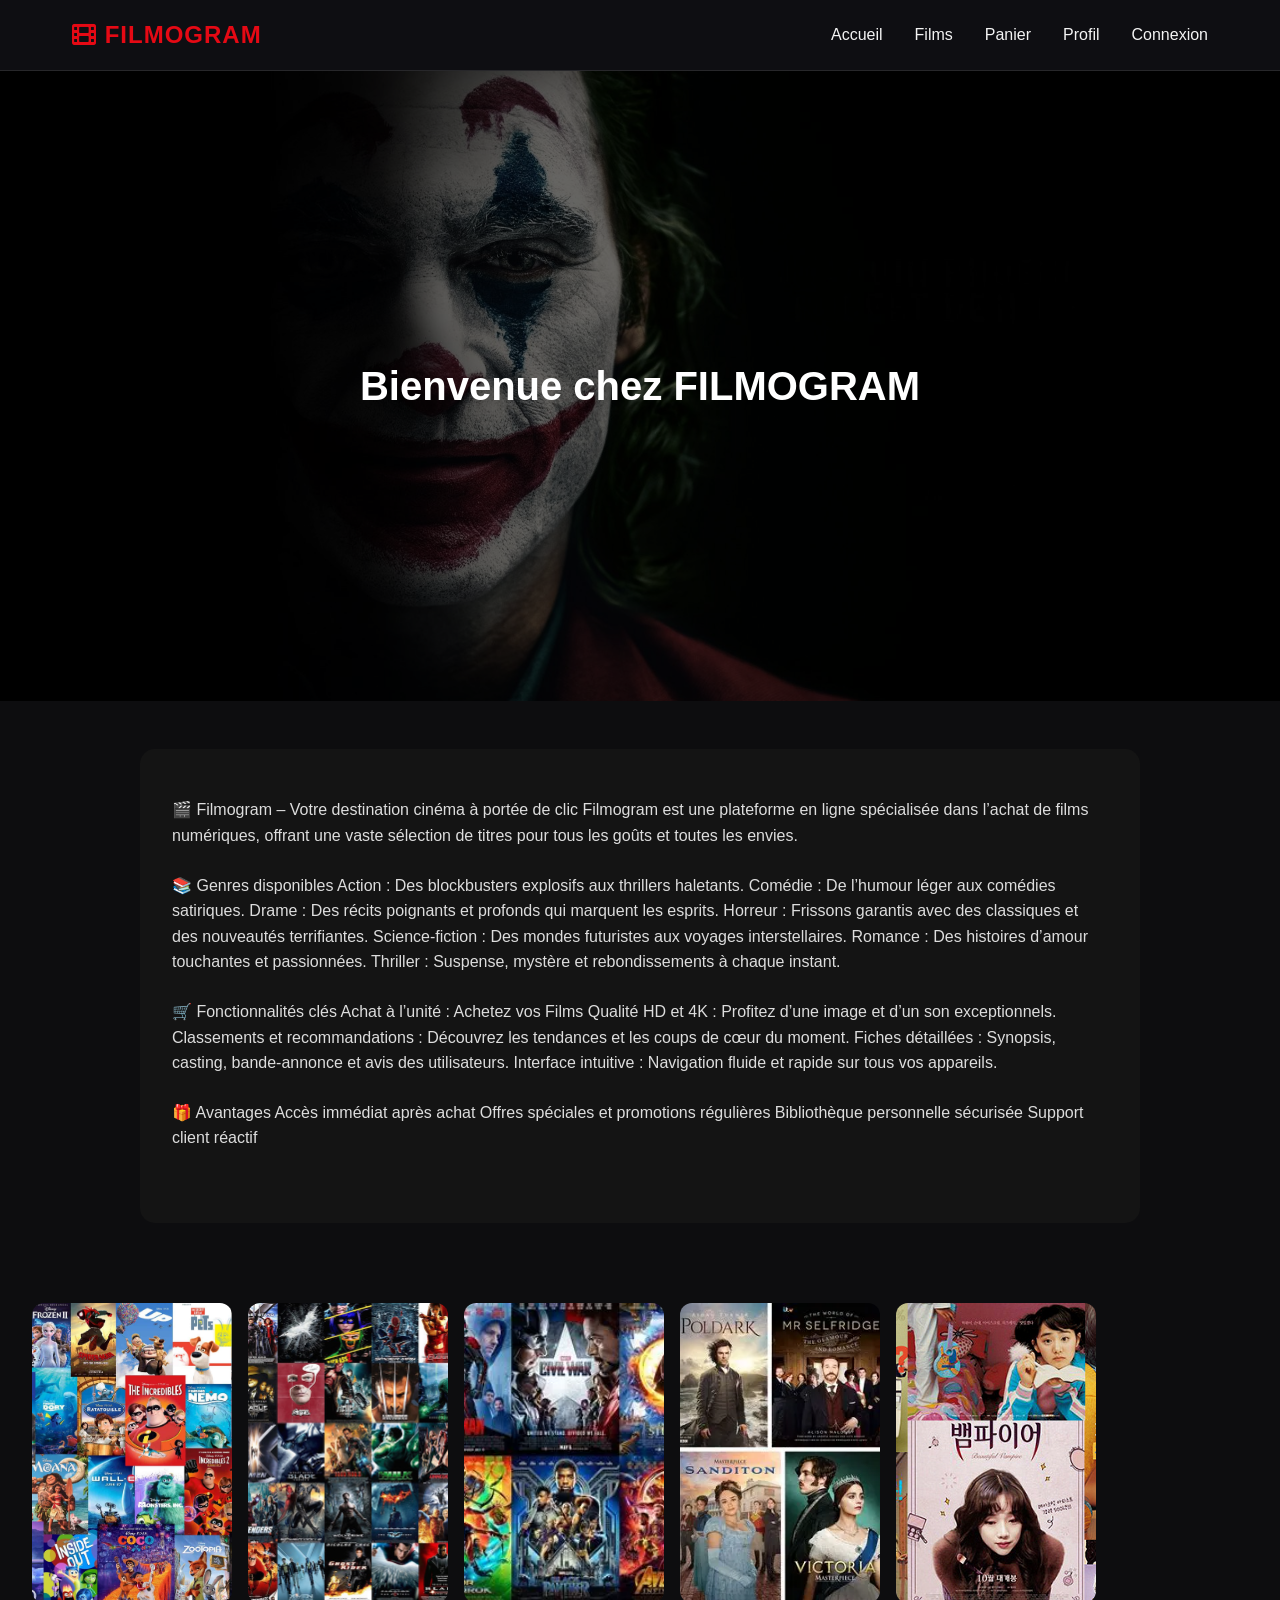
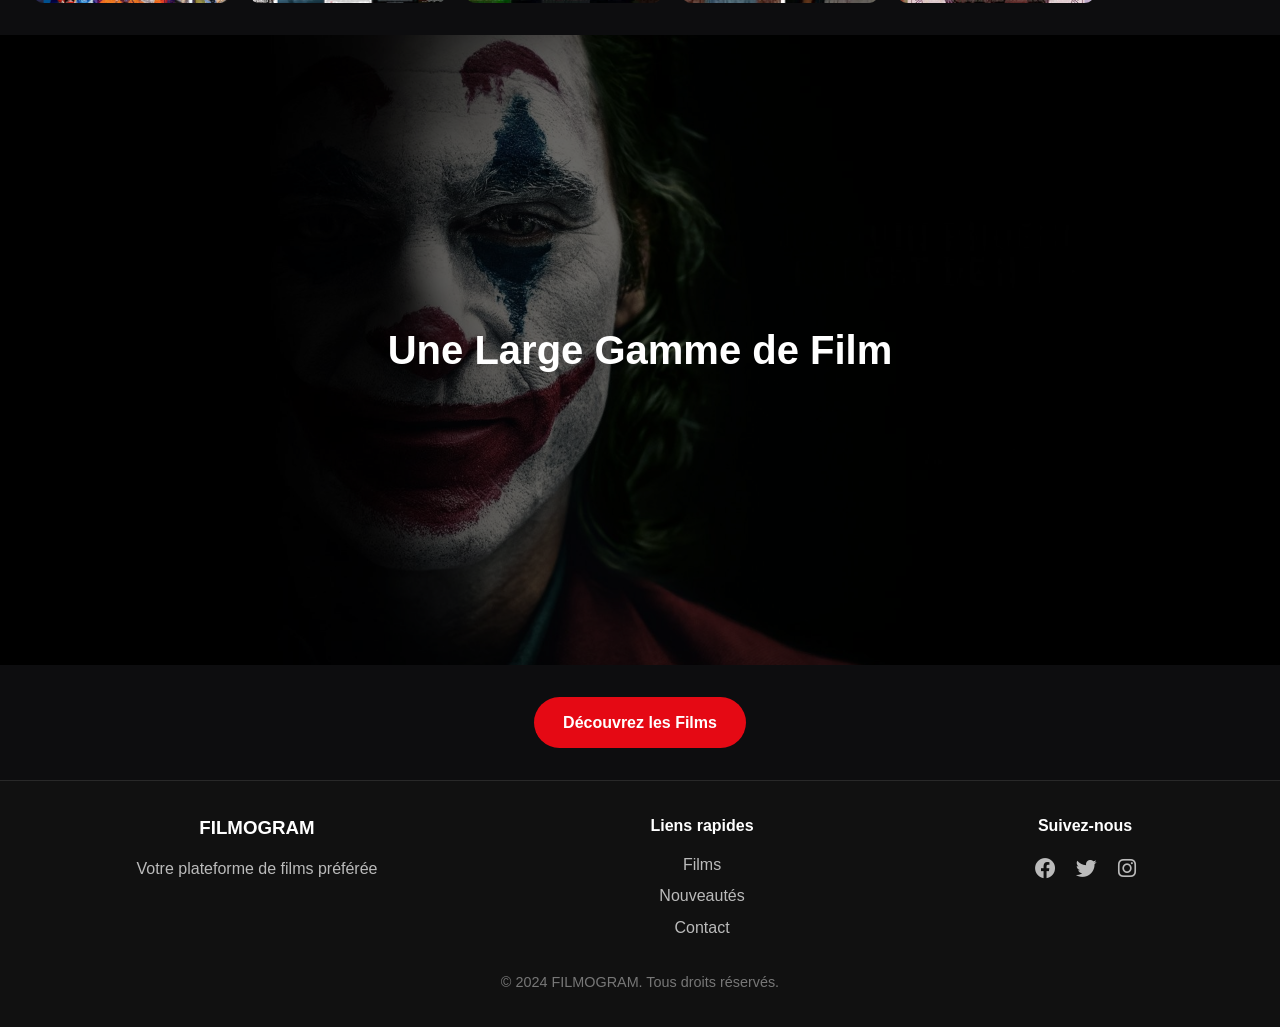
==== index.html @ 9a369933 "premier commit" ====
<!DOCTYPE html>
<html lang="fr">

<head>
  <meta charset="UTF-8">
  <meta name="viewport" content="width=device-width, initial-scale=1.0">
  <title>Films | FILMOGRAM</title>
  <link rel="stylesheet" href="css/style.css">
  <link href="https://cdnjs.cloudflare.com/ajax/libs/font-awesome/6.0.0/css/all.min.css" rel="stylesheet">
</head>

<body>


    <!-- ===================== HEADER ===================== -->
    <header class="header">
        <nav class="navbar">
            
            <!-- Logo / Nom du site -->
            <div class="nav-brand">
                <h1><i class="fas fa-film"></i> FILMOGRAM</h1>
            </div>

            <!-- Menu de navigation -->
            <ul class="nav-menu">
                <a href="index.html">Accueil</a>
                <a href="Vue/film.html">Films</a>
                <a href="Vue/panier.html">Panier</a>
                <a href="Vue/profil.html">Profil</a>
                <a href="login.php">Connexion</a>
            </ul>

            <!-- Bouton "menu burger" pour mobiles -->
            <div class="nav-toggle">
                <span></span>
                <span></span>
                <span></span>
            </div>
        </nav>
    </header>

     <main class="main-content">
        
        <!-- ********** Section Hero (bannière principale) ********** -->
        <section class="hero-section">
            <div class="hero-content">
                <h2>Bienvenue chez FILMOGRAM</h2>
                
            </div>
        </section>

    <section class="filters-section">
        <div class="container">
                <p>🎬 Filmogram – Votre destination cinéma à portée de clic

Filmogram est une plateforme en ligne spécialisée dans l’achat de films numériques, offrant une vaste sélection de titres pour tous les goûts et toutes les envies.</p>

<p>
📚 Genres disponibles
Action : Des blockbusters explosifs aux thrillers haletants.
Comédie : De l’humour léger aux comédies satiriques.
Drame : Des récits poignants et profonds qui marquent les esprits.
Horreur : Frissons garantis avec des classiques et des nouveautés terrifiantes.
Science-fiction : Des mondes futuristes aux voyages interstellaires.
Romance : Des histoires d’amour touchantes et passionnées.
Thriller : Suspense, mystère et rebondissements à chaque instant.
</p>

<p>
🛒 Fonctionnalités clés
Achat à l’unité : Achetez vos Films
Qualité HD et 4K : Profitez d’une image et d’un son exceptionnels.
Classements et recommandations : Découvrez les tendances et les coups de cœur du moment.
Fiches détaillées : Synopsis, casting, bande-annonce et avis des utilisateurs.
Interface intuitive : Navigation fluide et rapide sur tous vos appareils.
</p>

<p>
🎁 Avantages
Accès immédiat après achat
Offres spéciales et promotions régulières
Bibliothèque personnelle sécurisée
Support client réactif
</p>

</section>
</div>

<div class="carousel">
<img class ="card" src = "img/tout_public_film.jpg" alt = "carousel">
<img class ="card" src = "img/twelve_film.jpg" alt = "carousel">
<img class ="card" src = "img/fantastic.jpg" alt = "carousel">
<img class ="card" src = "img/drama.jpg" alt = "carousel">
<img class ="card" src = "img/foreign_film.jpg" alt = "carousel">
</div>

<!--SECTION 2 TEST-->
<section class="hero-section">
            <div class="hero-content">
                <div class="container">
                <h2>Une Large Gamme de Film</h2>  
        </div>
    </div>
</section>

<section class="button">
   <center><a href="Vue/film.html" class="btn">Découvrez les Films</a></center>
</section>


<script src="css/style.css"></script>
</body>







<!-- ===================== FOOTER ===================== -->
<footer class="footer">
    <div class="container">
        <div class="footer-content">
            
            <!-- Bloc logo + slogan -->
            <div class="footer-section">
                <h3>FILMOGRAM</h3>
                <p>Votre plateforme de films préférée</p>
            </div>

            <!-- Bloc liens rapides -->
            <div class="footer-section">
                <h4>Liens rapides</h4>
                <ul>
                    <li><a href="Vue/film.html">Films</a></li>
                    <li><a href="index.html">Nouveautés</a></li>
                    <li><a href="#contact">Contact</a></li>
                </ul>
            </div>

            <!-- Bloc réseaux sociaux -->
            <div class="footer-section">
                <h4>Suivez-nous</h4>
                <div class="social-links">
                    <!-- Icônes cliquables vers réseaux sociaux -->
                    <a href="#"><i class="fab fa-facebook"></i></a>
                    <a href="#"><i class="fab fa-twitter"></i></a>
                    <a href="#"><i class="fab fa-instagram"></i></a>
                </div>
            </div>
        </div>

        <!-- Texte bas du footer -->
        <div class="footer-bottom">
            <p>&copy; 2024 FILMOGRAM. Tous droits réservés.</p>
        </div>
    </div>
</footer>
</html>
---- css/style.css ----
/* ===================== RESET ===================== */
* {
  margin: 0;
  padding: 0;
  box-sizing: border-box;
  font-family: "Poppins", sans-serif;
}

body {
  background-color: #0d0d0f;
  color: #f4f4f4;
  line-height: 1.6;
  scroll-behavior: smooth;
}

/* ===================== NAVBAR ===================== */
.header {
  background: rgba(15, 15, 20, 0.95);
  backdrop-filter: blur(8px);
  position: sticky;
  top: 0;
  z-index: 1000;
  border-bottom: 1px solid rgba(255, 255, 255, 0.1);
}

.navbar {
  max-width: 1200px;
  margin: auto;
  display: flex;
  justify-content: space-between;
  align-items: center;
  padding: 1rem 2rem;
}

.nav-brand h1 {
  font-size: 1.5rem;
  color: #e50914;
  letter-spacing: 1px;
}

.nav-menu {
  list-style: none;
  display: flex;
  gap: 2rem;
}

.nav-menu a {
  color: #f4f4f4;
  text-decoration: none;
  font-weight: 500;
  transition: color 0.3s ease;
}

.nav-menu a:hover,
.nav-menu a.active {
  color: #e50914;
}

/* Menu burger pour mobile */
.nav-toggle {
  display: none;
  flex-direction: column;
  gap: 5px;
  cursor: pointer;
}

.nav-toggle span {
  width: 25px;
  height: 3px;
  background: white;
  border-radius: 5px;
}

/* ===================== HERO SECTION ===================== */
.hero-section {
  background: url("../img/hero_backgrd_001.jpg") center/cover no-repeat;
  height: 70vh;
  display: flex;
  justify-content: center;
  align-items: center;
  text-align: center;
  position: relative;
}

.hero-section::after {
  content: "";
  position: absolute;
  inset: 0;
  background: rgba(0, 0, 0, 0.6);
}

.hero-content {
  position: relative;
  z-index: 1;
  color: white;
}

.hero-content h2 {
  font-size: 2.5rem;
  font-weight: 600;
  animation: fadeInUp 1s ease-in-out;
}

@keyframes fadeInUp {
  0% {
    opacity: 0;
    transform: translateY(40px);
  }
  100% {
    opacity: 1;
    transform: translateY(0);
  }
}

.hero-section2{
  background: url("../img/batman_001.png") center/cover no-repeat;
  height: 70vh;
  display: flex;
  justify-content: center;
  align-items: center;
  text-align: center;
  position: relative;
}

/* ===================== SECTION TEXTE ===================== */
.filters-section {
  background: #141414;
  padding: 3rem 2rem;
  border-radius: 15px;
  max-width: 1000px;
  margin: 3rem auto;
}

.filters-section p {
  margin-bottom: 1.5rem;
  color: #ddd;
}

/* ===================== CAROUSEL ===================== */
.carousel {
  display: flex;
  gap: 1rem;
  overflow-x: auto;
  scroll-behavior: smooth;
  padding: 2rem;
  max-width: 100%;
}

.card {
  flex: 0 0 auto;
  width: 200px;
  height: 300px;
  border-radius: 12px;
  transition: transform 0.4s ease, box-shadow 0.3s ease;
  cursor: pointer;
  object-fit: cover;
}

.card:hover {
  transform: scale(1.08);
  box-shadow: 0 8px 20px rgba(229, 9, 20, 0.3);
}

/* ===================== BUTTON ===================== */
.btn {
  background-color: #e50914;
  color: white;
  padding: 0.8rem 1.8rem;
  border-radius: 30px;
  text-decoration: none;
  font-weight: 600;
  transition: all 0.3s ease;
  display: inline-block;
  margin: 2rem 0;
}

.btn:hover {
  background-color: #b00610;
  transform: translateY(-3px);
  box-shadow: 0 4px 15px rgba(229, 9, 20, 0.4);
}

/* ===================== FOOTER ===================== */
.footer {
  background: #111;
  color: #bbb;
  padding: 2rem 1rem;
  text-align: center;
  border-top: 1px solid rgba(255, 255, 255, 0.1);
}

.footer-content {
  display: flex;
  flex-wrap: wrap;
  justify-content: space-around;
  margin-bottom: 1.5rem;
  gap: 2rem;
}

.footer-section h3,
.footer-section h4 {
  color: #fff;
  margin-bottom: 0.8rem;
}

.footer-section ul {
  list-style: none;
}

.footer-section ul li {
  margin-bottom: 0.4rem;
}

.footer-section ul li a {
  color: #bbb;
  text-decoration: none;
  transition: color 0.3s ease;
}

.footer-section ul li a:hover {
  color: #e50914;
}

.social-links a {
  color: #bbb;
  margin: 0 8px;
  font-size: 1.3rem;
  transition: color 0.3s ease;
}

.social-links a:hover {
  color: #e50914;
}

.footer-bottom {
  font-size: 0.9rem;
  color: #777;
}

/* ===================== RESPONSIVE ===================== */
@media (max-width: 768px) {
  .nav-menu {
    display: none;
    flex-direction: column;
    background: #111;
    position: absolute;
    top: 70px;
    right: 0;
    width: 60%;
    padding: 1.5rem;
    border-left: 2px solid #e50914;
  }

  .nav-toggle {
    display: flex;
  }

  .nav-menu.active {
    display: flex;
  }

  .hero-content h2 {
    font-size: 1.8rem;
  }

  .filters-section {
    margin: 2rem 1rem;
  }
}
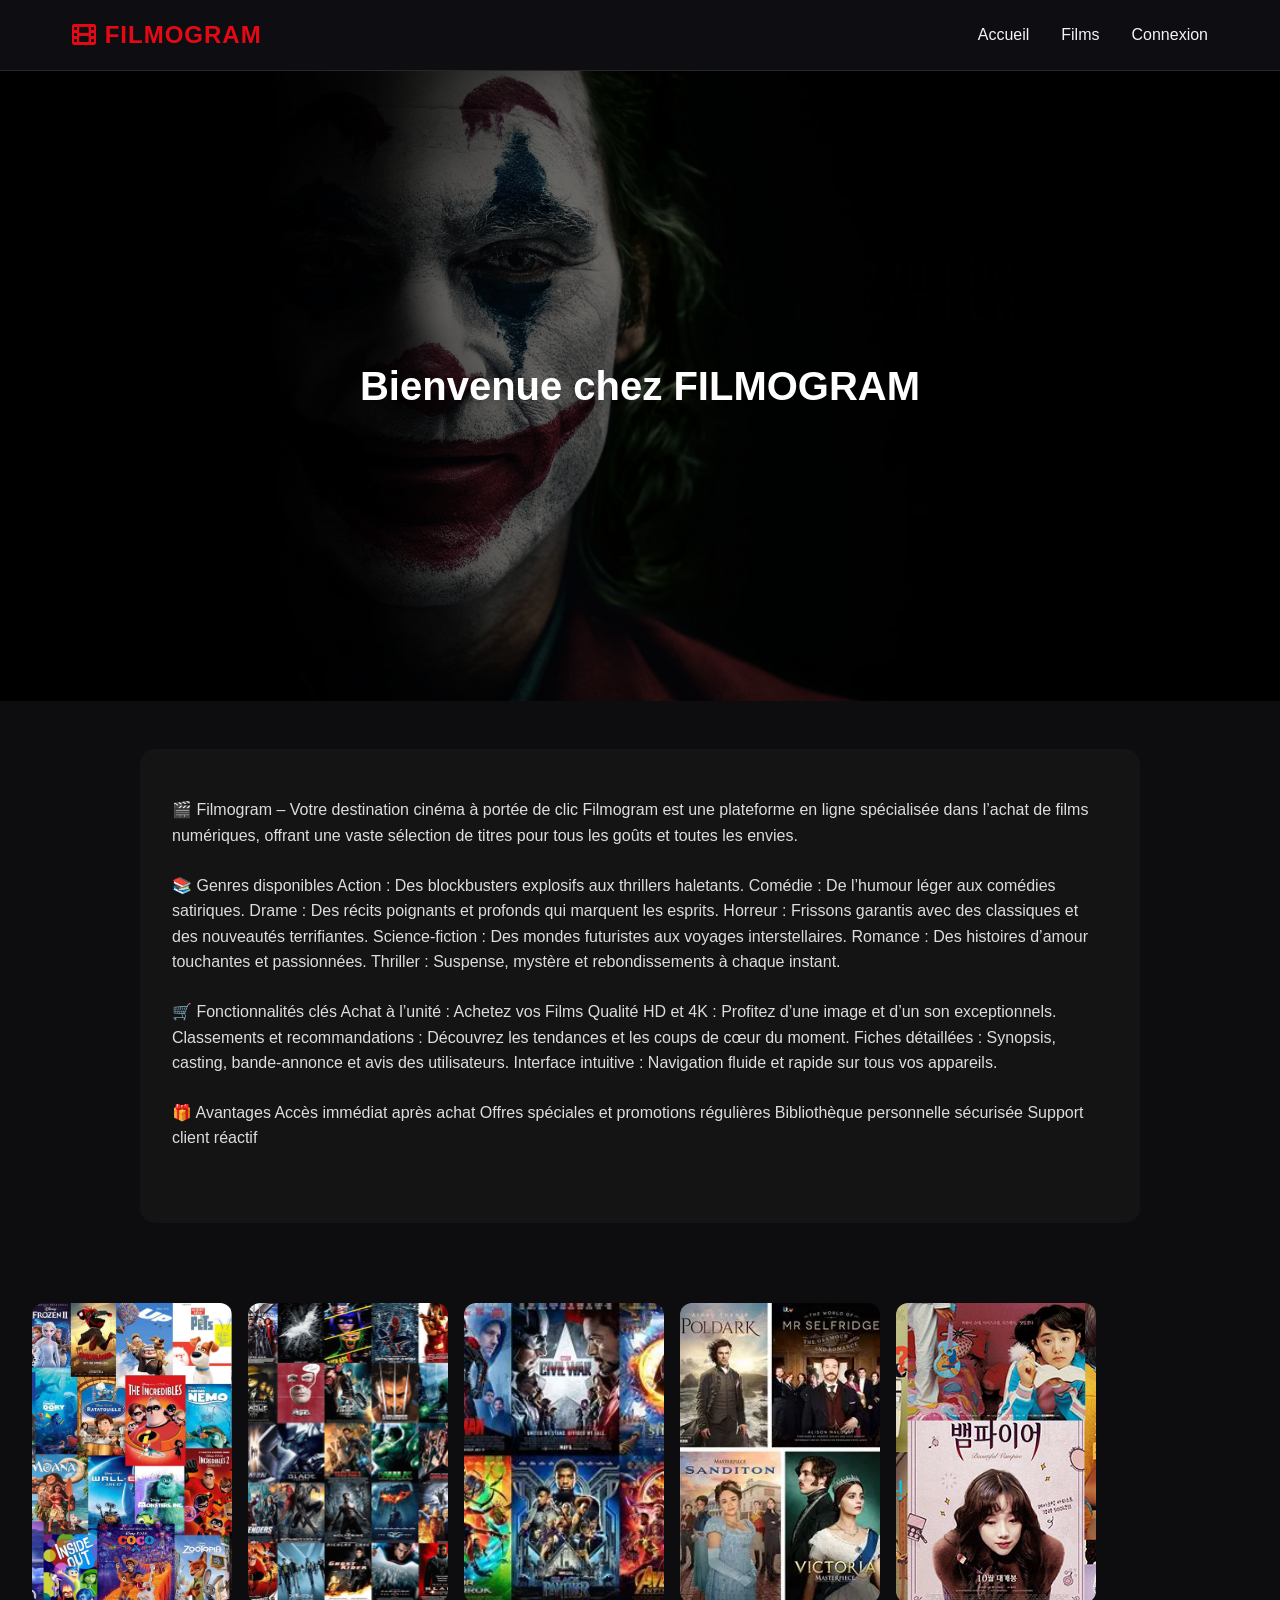
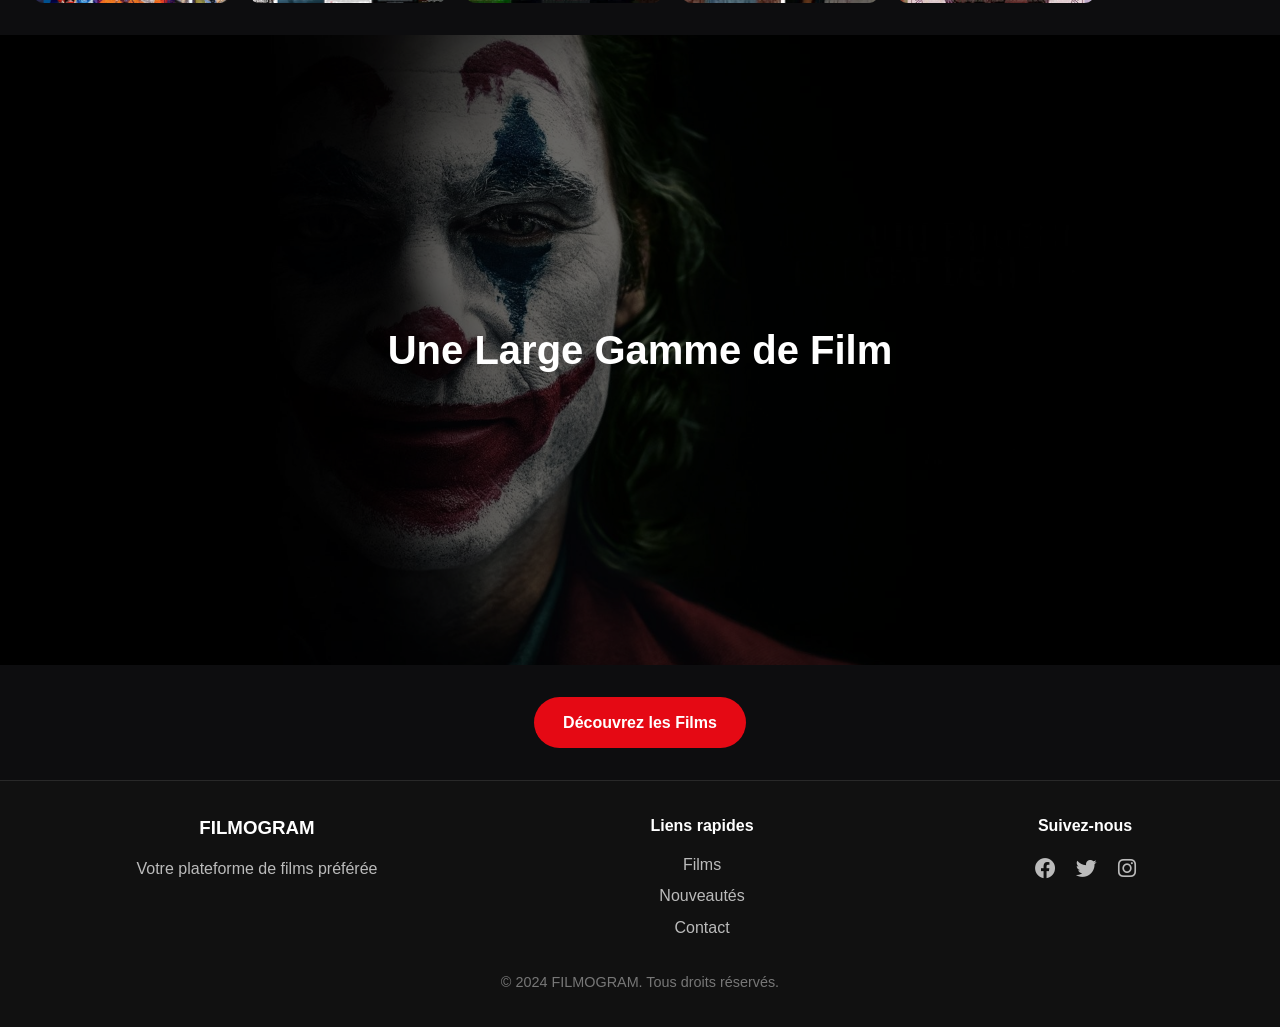
==== commit fe2e9b58: "Methode Logout + Correction Authentification Panier" ====
--- a/index.html
+++ b/index.html
@@ -21,13 +21,13 @@
                 <h1><i class="fas fa-film"></i> FILMOGRAM</h1>
             </div>
 
-            <!-- Menu de navigation -->
+             <!-- Menu de navigation (Panier et Profil visibles uniquement si connecté) -->
             <ul class="nav-menu">
-                <a href="index.html">Accueil</a>
-                <a href="Vue/film.html">Films</a>
-                <a href="Vue/panier.html">Panier</a>
-                <a href="Vue/profil.html">Profil</a>
-                <a href="login.php">Connexion</a>
+                <li><a href="index.html">Accueil</a></li>
+                <li id="nav-films"><a href="Vue/film.html">Films</a></li>
+                <li id="nav-panier" style="display: none;"><a href="Vue/panier.html">Panier</a></li>
+                <li id="nav-profil" style="display: none;"><a href="Vue/profil.html">Profil</a></li>
+                <li id="nav-connexion"><a href="login.php">Connexion</a></li>
             </ul>
 
             <!-- Bouton "menu burger" pour mobiles -->
@@ -109,6 +109,28 @@
 
 
 <script src="css/style.css"></script>
+    <script>
+        (function() {
+            fetch('check_session.php', { credentials: 'include' })
+                .then(function(r) { return r.json(); })
+                .then(function(data) {
+                    if (data.logged_in) {
+                        var navPanier = document.getElementById('nav-panier');
+                        var navProfil = document.getElementById('nav-profil');
+                        var navConnexion = document.getElementById('nav-connexion');
+
+                        if (navPanier) navPanier.style.display = '';
+                        if (navProfil) navProfil.style.display = '';
+
+                        // Si l'utilisateur est connecté, on transforme le lien "Connexion" en "Déconnexion"
+                        if (navConnexion) {
+                            navConnexion.innerHTML = '<a href="logout.php">Déconnexion</a>';
+                        }
+                    }
+                })
+                .catch(function() {});
+        })();
+    </script>
 </body>
 
 
@@ -133,6 +155,8 @@
                 <h4>Liens rapides</h4>
                 <ul>
                     <li><a href="Vue/film.html">Films</a></li>
+                    <li><a href="Vue/panier.html"></a></li> 
+                    <li><a href="Vue/profil.html"></a></li>                    
                     <li><a href="index.html">Nouveautés</a></li>
                     <li><a href="#contact">Contact</a></li>
                 </ul>
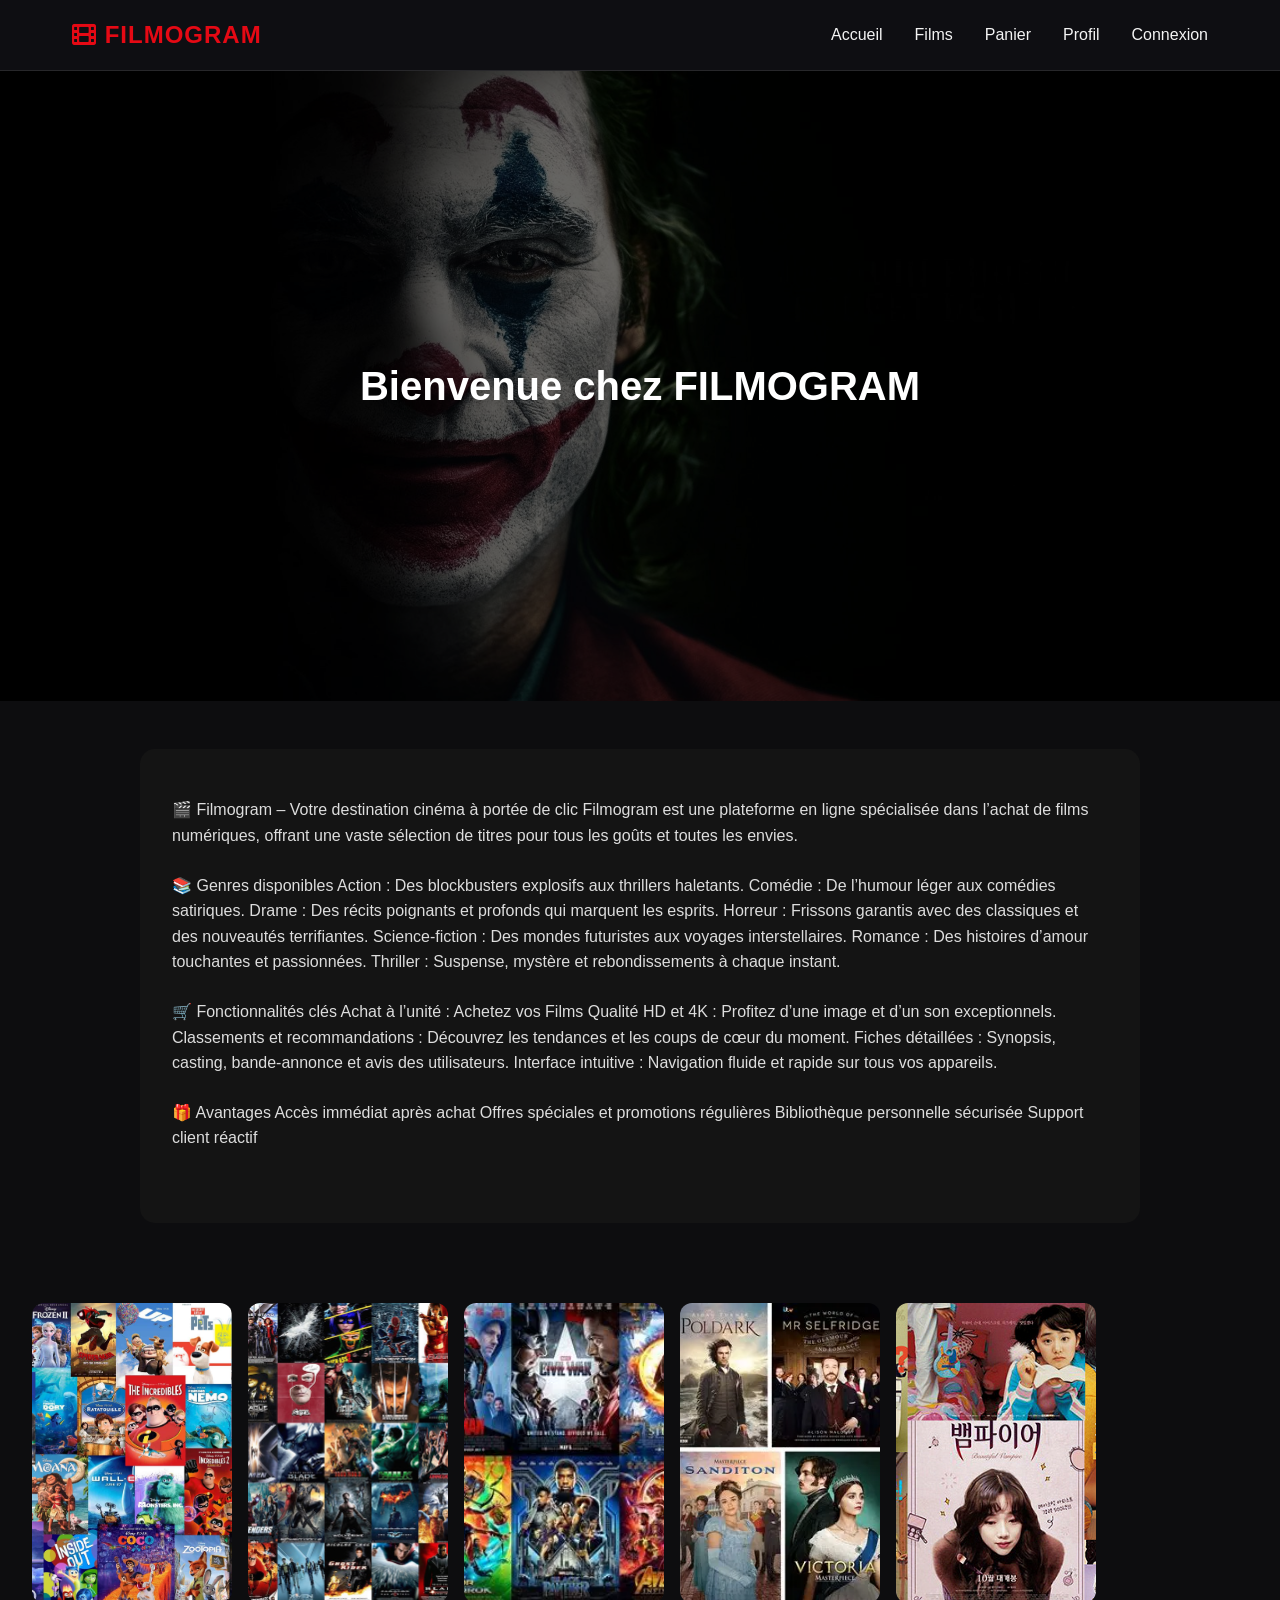
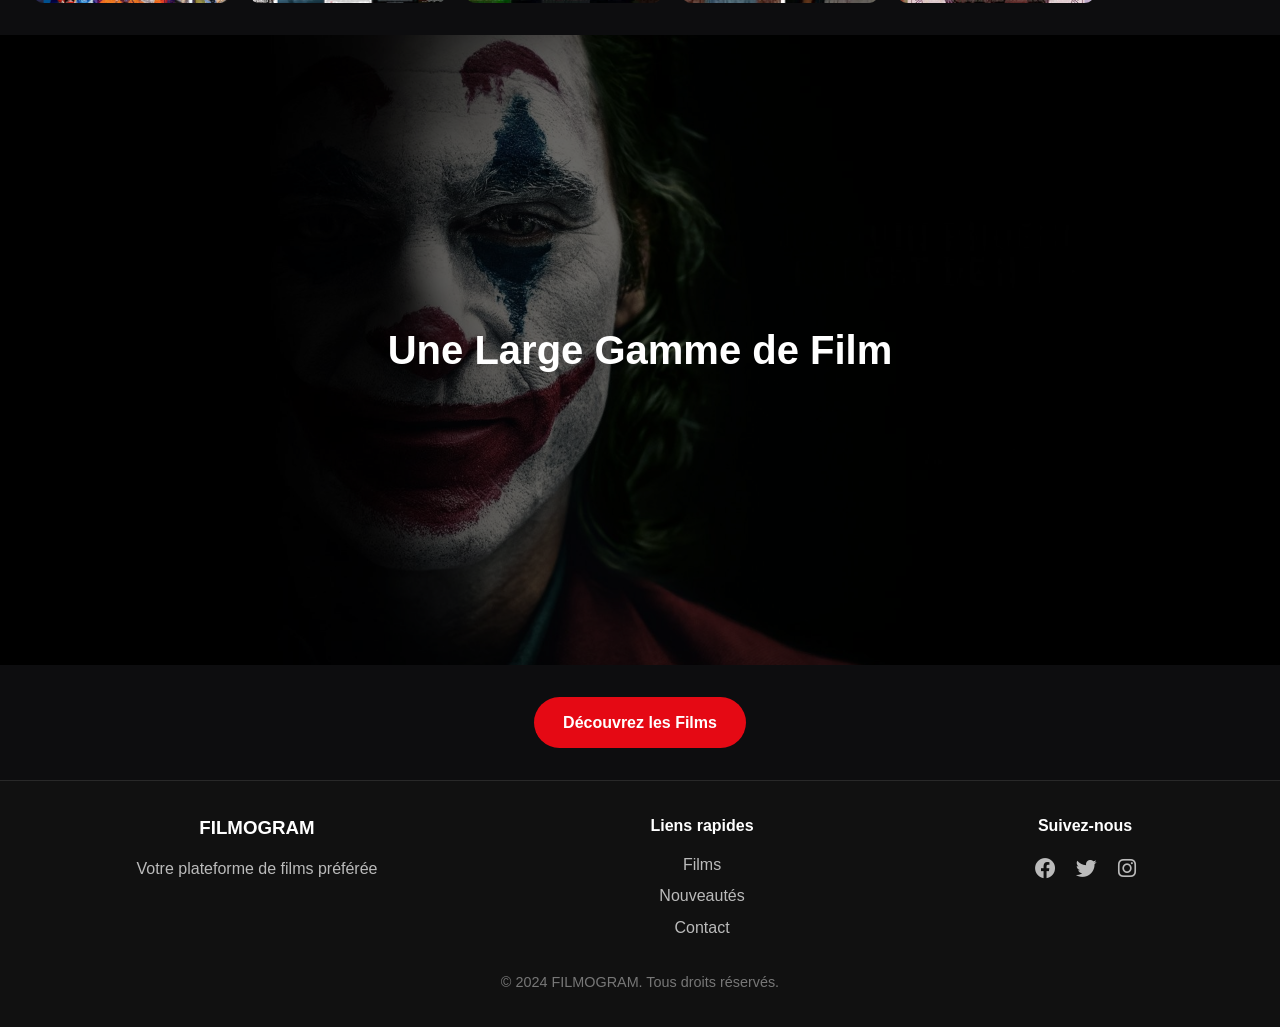
==== commit 938d5414: "Methode Synopsis film.html" ====
--- a/index.html
+++ b/index.html
@@ -25,8 +25,8 @@
             <ul class="nav-menu">
                 <li><a href="index.html">Accueil</a></li>
                 <li id="nav-films"><a href="Vue/film.html">Films</a></li>
-                <li id="nav-panier" style="display: none;"><a href="Vue/panier.html">Panier</a></li>
-                <li id="nav-profil" style="display: none;"><a href="Vue/profil.html">Profil</a></li>
+                <li id="nav-panier"><a href="Vue/panier.html">Panier</a></li>
+                <li id="nav-profil"><a href="Vue/profil.html">Profil</a></li>
                 <li id="nav-connexion"><a href="login.php">Connexion</a></li>
             </ul>
 
--- a/css/style.css
+++ b/css/style.css
@@ -114,7 +114,8 @@
 
 .hero-section2{
   background: url("../img/batman_001.png") center/cover no-repeat;
-  height: 70vh;
+  height: 100px;
+  width: 100px;
   display: flex;
   justify-content: center;
   align-items: center;
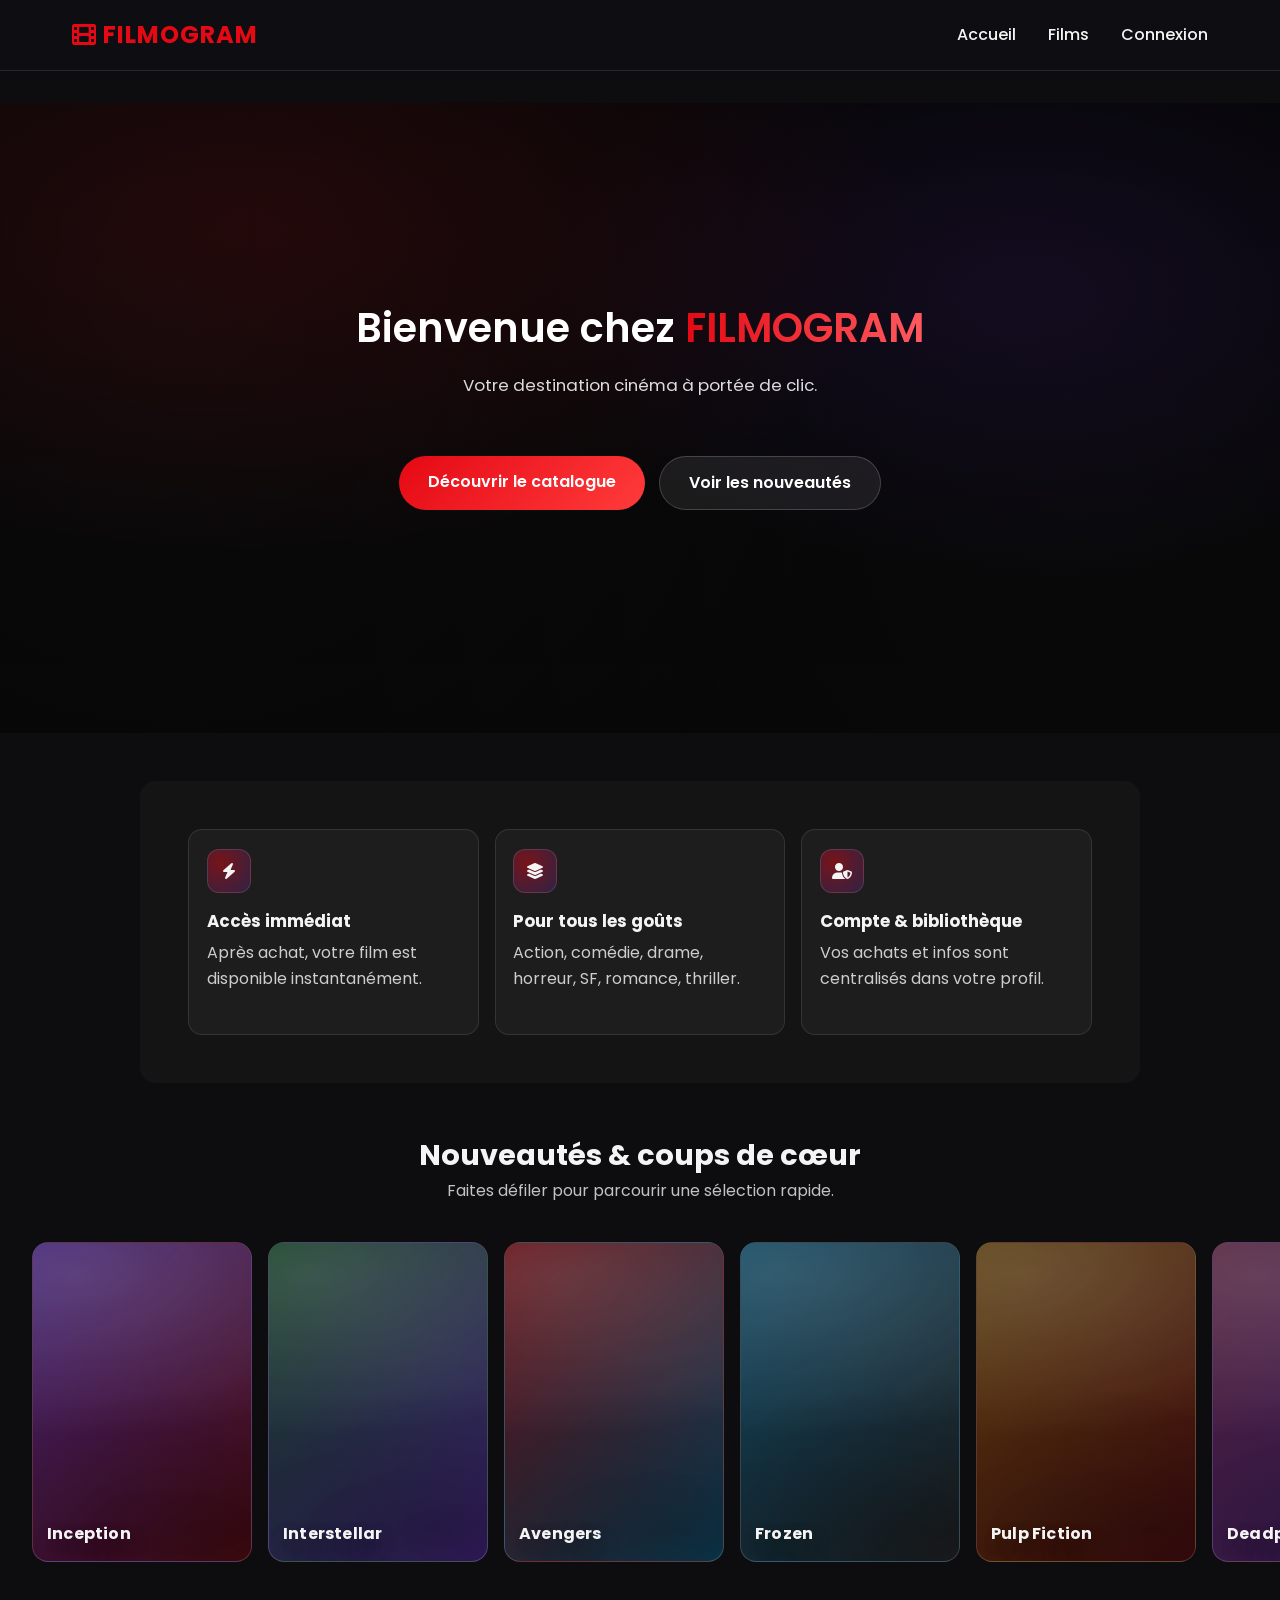
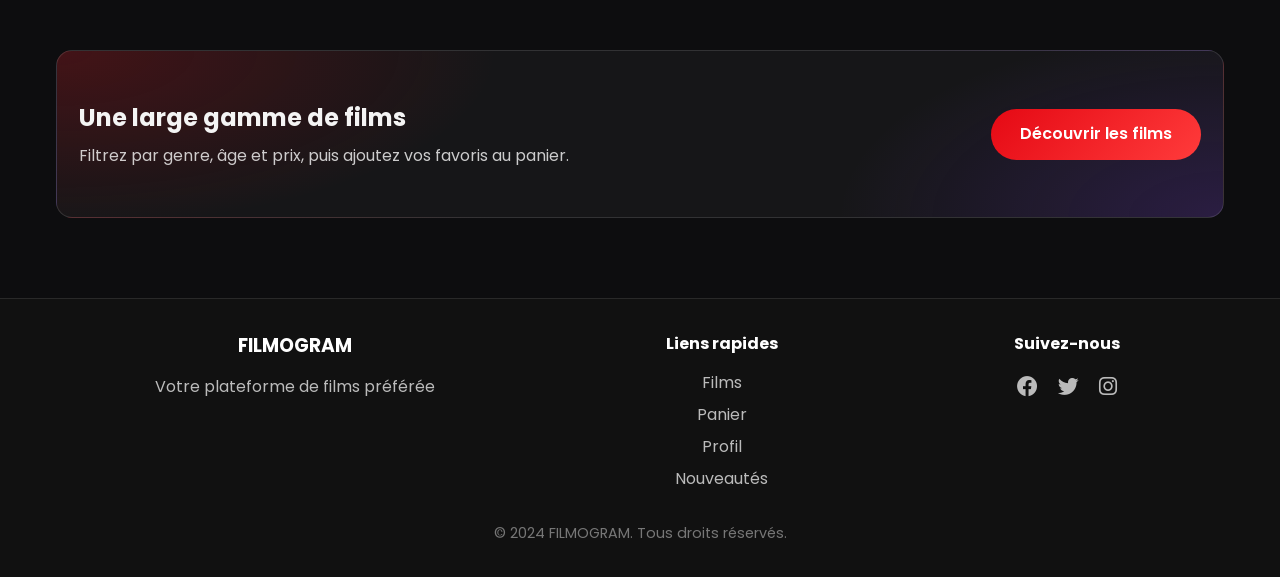
==== commit 921b040f: "Update and Test V.2 Filmogram" ====
--- a/index.html
+++ b/index.html
@@ -5,6 +5,9 @@
   <meta charset="UTF-8">
   <meta name="viewport" content="width=device-width, initial-scale=1.0">
   <title>Films | FILMOGRAM</title>
+  <link rel="preconnect" href="https://fonts.googleapis.com">
+  <link rel="preconnect" href="https://fonts.gstatic.com" crossorigin>
+  <link href="https://fonts.googleapis.com/css2?family=Poppins:wght@300;400;600;700&display=swap" rel="stylesheet">
   <link rel="stylesheet" href="css/style.css">
   <link href="https://cdnjs.cloudflare.com/ajax/libs/font-awesome/6.0.0/css/all.min.css" rel="stylesheet">
 </head>
@@ -25,8 +28,8 @@
             <ul class="nav-menu">
                 <li><a href="index.html">Accueil</a></li>
                 <li id="nav-films"><a href="Vue/film.html">Films</a></li>
-                <li id="nav-panier"><a href="Vue/panier.html">Panier</a></li>
-                <li id="nav-profil"><a href="Vue/profil.html">Profil</a></li>
+                <li id="nav-panier" style="display:none"><a href="Vue/panier.php">Panier</a></li>
+                <li id="nav-profil" style="display:none"><a href="Vue/profil.html">Profil</a></li>
                 <li id="nav-connexion"><a href="login.php">Connexion</a></li>
             </ul>
 
@@ -40,98 +43,70 @@
     </header>
 
      <main class="main-content">
-        
-        <!-- ********** Section Hero (bannière principale) ********** -->
-        <section class="hero-section">
-            <div class="hero-content">
-                <h2>Bienvenue chez FILMOGRAM</h2>
-                
+        <section class="hero-section hero-dynamic">
+            <div class="hero-content reveal">
+                <h2>Bienvenue chez <span class="brand-accent">FILMOGRAM</span></h2>
+                <p class="hero-subtitle">Votre destination cinéma à portée de clic.</p>
+                <div class="hero-actions">
+                    <a href="Vue/film.html" class="btn btn-primary">Découvrir le catalogue</a>
+                    <a href="#nouveautes" class="btn btn-ghost">Voir les nouveautés</a>
+                </div>
             </div>
         </section>
 
-    <section class="filters-section">
-        <div class="container">
-                <p>🎬 Filmogram – Votre destination cinéma à portée de clic
+        <section class="filters-section reveal">
+            <div class="container">
+                <div class="features-grid">
+                    <div class="feature-card">
+                        <div class="feature-icon"><i class="fas fa-bolt"></i></div>
+                        <h3>Accès immédiat</h3>
+                        <p>Après achat, votre film est disponible instantanément.</p>
+                    </div>
+                    <div class="feature-card">
+                        <div class="feature-icon"><i class="fas fa-layer-group"></i></div>
+                        <h3>Pour tous les goûts</h3>
+                        <p>Action, comédie, drame, horreur, SF, romance, thriller.</p>
+                    </div>
+                    <div class="feature-card">
+                        <div class="feature-icon"><i class="fas fa-user-shield"></i></div>
+                        <h3>Compte & bibliothèque</h3>
+                        <p>Vos achats et infos sont centralisés dans votre profil.</p>
+                    </div>
+                </div>
+            </div>
+        </section>
 
-Filmogram est une plateforme en ligne spécialisée dans l’achat de films numériques, offrant une vaste sélection de titres pour tous les goûts et toutes les envies.</p>
+        <section class="carousel-section" id="nouveautes">
+            <div class="container reveal">
+                <div class="section-head">
+                    <h2>Nouveautés & coups de cœur</h2>
+                    <p>Faites défiler pour parcourir une sélection rapide.</p>
+                </div>
+            </div>
+            <div class="carousel reveal" data-carousel>
+                <div class="poster-card poster-1"><span>Inception</span></div>
+                <div class="poster-card poster-2"><span>Interstellar</span></div>
+                <div class="poster-card poster-3"><span>Avengers</span></div>
+                <div class="poster-card poster-4"><span>Frozen</span></div>
+                <div class="poster-card poster-5"><span>Pulp Fiction</span></div>
+                <div class="poster-card poster-6"><span>Deadpool</span></div>
+            </div>
+        </section>
 
-<p>
-📚 Genres disponibles
-Action : Des blockbusters explosifs aux thrillers haletants.
-Comédie : De l’humour léger aux comédies satiriques.
-Drame : Des récits poignants et profonds qui marquent les esprits.
-Horreur : Frissons garantis avec des classiques et des nouveautés terrifiantes.
-Science-fiction : Des mondes futuristes aux voyages interstellaires.
-Romance : Des histoires d’amour touchantes et passionnées.
-Thriller : Suspense, mystère et rebondissements à chaque instant.
-</p>
-
-<p>
-🛒 Fonctionnalités clés
-Achat à l’unité : Achetez vos Films
-Qualité HD et 4K : Profitez d’une image et d’un son exceptionnels.
-Classements et recommandations : Découvrez les tendances et les coups de cœur du moment.
-Fiches détaillées : Synopsis, casting, bande-annonce et avis des utilisateurs.
-Interface intuitive : Navigation fluide et rapide sur tous vos appareils.
-</p>
-
-<p>
-🎁 Avantages
-Accès immédiat après achat
-Offres spéciales et promotions régulières
-Bibliothèque personnelle sécurisée
-Support client réactif
-</p>
-
-</section>
-</div>
-
-<div class="carousel">
-<img class ="card" src = "img/tout_public_film.jpg" alt = "carousel">
-<img class ="card" src = "img/twelve_film.jpg" alt = "carousel">
-<img class ="card" src = "img/fantastic.jpg" alt = "carousel">
-<img class ="card" src = "img/drama.jpg" alt = "carousel">
-<img class ="card" src = "img/foreign_film.jpg" alt = "carousel">
-</div>
-
-<!--SECTION 2 TEST-->
-<section class="hero-section">
-            <div class="hero-content">
-                <div class="container">
-                <h2>Une Large Gamme de Film</h2>  
-        </div>
-    </div>
-</section>
-
-<section class="button">
-   <center><a href="Vue/film.html" class="btn">Découvrez les Films</a></center>
-</section>
-
-
-<script src="css/style.css"></script>
-    <script>
-        (function() {
-            fetch('check_session.php', { credentials: 'include' })
-                .then(function(r) { return r.json(); })
-                .then(function(data) {
-                    if (data.logged_in) {
-                        var navPanier = document.getElementById('nav-panier');
-                        var navProfil = document.getElementById('nav-profil');
-                        var navConnexion = document.getElementById('nav-connexion');
-
-                        if (navPanier) navPanier.style.display = '';
-                        if (navProfil) navProfil.style.display = '';
-
-                        // Si l'utilisateur est connecté, on transforme le lien "Connexion" en "Déconnexion"
-                        if (navConnexion) {
-                            navConnexion.innerHTML = '<a href="logout.php">Déconnexion</a>';
-                        }
-                    }
-                })
-                .catch(function() {});
-        })();
-    </script>
-</body>
+        <section class="cta-section reveal">
+            <div class="container">
+                <div class="cta-card">
+                    <div>
+                        <h2>Une large gamme de films</h2>
+                        <p>Filtrez par genre, âge et prix, puis ajoutez vos favoris au panier.</p>
+                    </div>
+                    <div class="cta-actions">
+                        <a href="Vue/film.html" class="btn btn-primary">Découvrir les films</a>
+                    </div>
+                </div>
+            </div>
+        </section>
+    </main>
 
 
 
@@ -139,46 +114,44 @@
 
 
 
-<!-- ===================== FOOTER ===================== -->
-<footer class="footer">
-    <div class="container">
-        <div class="footer-content">
-            
-            <!-- Bloc logo + slogan -->
-            <div class="footer-section">
-                <h3>FILMOGRAM</h3>
-                <p>Votre plateforme de films préférée</p>
+    <!-- ===================== FOOTER ===================== -->
+    <footer class="footer">
+        <div class="container">
+            <div class="footer-content">
+                <div class="footer-section">
+                    <h3>FILMOGRAM</h3>
+                    <p>Votre plateforme de films préférée</p>
+                </div>
+
+                <div class="footer-section">
+                    <h4>Liens rapides</h4>
+                    <ul>
+                        <li><a href="Vue/film.html">Films</a></li>
+                        <li><a href="Vue/panier.php">Panier</a></li>
+                        <li><a href="Vue/profil.html">Profil</a></li>
+                        <li><a href="#nouveautes">Nouveautés</a></li>
+                    </ul>
+                </div>
+
+                <div class="footer-section">
+                    <h4>Suivez-nous</h4>
+                    <div class="social-links">
+                        <a href="#"><i class="fab fa-facebook"></i></a>
+                        <a href="#"><i class="fab fa-twitter"></i></a>
+                        <a href="#"><i class="fab fa-instagram"></i></a>
+                    </div>
+                </div>
             </div>
 
-            <!-- Bloc liens rapides -->
-            <div class="footer-section">
-                <h4>Liens rapides</h4>
-                <ul>
-                    <li><a href="Vue/film.html">Films</a></li>
-                    <li><a href="Vue/panier.html"></a></li> 
-                    <li><a href="Vue/profil.html"></a></li>                    
-                    <li><a href="index.html">Nouveautés</a></li>
-                    <li><a href="#contact">Contact</a></li>
-                </ul>
-            </div>
-
-            <!-- Bloc réseaux sociaux -->
-            <div class="footer-section">
-                <h4>Suivez-nous</h4>
-                <div class="social-links">
-                    <!-- Icônes cliquables vers réseaux sociaux -->
-                    <a href="#"><i class="fab fa-facebook"></i></a>
-                    <a href="#"><i class="fab fa-twitter"></i></a>
-                    <a href="#"><i class="fab fa-instagram"></i></a>
-                </div>
+            <div class="footer-bottom">
+                <p>&copy; 2024 FILMOGRAM. Tous droits réservés.</p>
             </div>
         </div>
+    </footer>
 
-        <!-- Texte bas du footer -->
-        <div class="footer-bottom">
-            <p>&copy; 2024 FILMOGRAM. Tous droits réservés.</p>
-        </div>
-    </div>
-</footer>
+    <script src="js/site.js"></script>
+    <script src="js/index.js"></script>
+</body>
+
 </html>
 
--- a/css/style.css
+++ b/css/style.css
@@ -11,6 +11,24 @@
   color: #f4f4f4;
   line-height: 1.6;
   scroll-behavior: smooth;
+}
+
+/* ===================== BASE UTILITAIRES ===================== */
+:root{
+  --bg: #0d0d0f;
+  --panel: rgba(30, 30, 40, 0.8);
+  --text: #f4f4f4;
+  --muted: #c9c9cf;
+  --primary: #e50914;
+  --primary2: #7c3aed;
+  --ring: rgba(229, 9, 20, 0.25);
+}
+
+.brand-accent{
+  background: linear-gradient(90deg, var(--primary), #ff5a5f);
+  -webkit-background-clip: text;
+  background-clip: text;
+  color: transparent;
 }
 
 /* ===================== NAVBAR ===================== */
@@ -73,13 +91,29 @@
 
 /* ===================== HERO SECTION ===================== */
 .hero-section {
-  background: url("../img/hero_backgrd_001.jpg") center/cover no-repeat;
+  background:
+    radial-gradient(1200px 600px at 20% 20%, rgba(229, 9, 20, 0.32), transparent 55%),
+    radial-gradient(900px 520px at 80% 30%, rgba(124, 58, 237, 0.28), transparent 55%),
+    linear-gradient(180deg, rgba(10,10,12,1), rgba(13,13,15,1));
   height: 70vh;
   display: flex;
   justify-content: center;
   align-items: center;
   text-align: center;
   position: relative;
+  overflow: hidden;
+}
+
+.hero-section::before{
+  content:"";
+  position:absolute;
+  inset:-40%;
+  background:
+    radial-gradient(circle at 30% 40%, rgba(255,255,255,0.06), transparent 40%),
+    radial-gradient(circle at 70% 60%, rgba(255,255,255,0.04), transparent 45%);
+  transform: translate(var(--mx, 0px), var(--my, 0px));
+  transition: transform 180ms ease;
+  pointer-events: none;
 }
 
 .hero-section::after {
@@ -99,6 +133,21 @@
   font-size: 2.5rem;
   font-weight: 600;
   animation: fadeInUp 1s ease-in-out;
+}
+
+.hero-subtitle{
+  max-width: 720px;
+  margin: 0.75rem auto 0;
+  color: rgba(255,255,255,0.86);
+  font-size: 1.05rem;
+}
+
+.hero-actions{
+  display:flex;
+  gap: 0.9rem;
+  justify-content:center;
+  flex-wrap: wrap;
+  margin-top: 1.6rem;
 }
 
 @keyframes fadeInUp {
@@ -112,17 +161,6 @@
   }
 }
 
-.hero-section2{
-  background: url("../img/batman_001.png") center/cover no-repeat;
-  height: 100px;
-  width: 100px;
-  display: flex;
-  justify-content: center;
-  align-items: center;
-  text-align: center;
-  position: relative;
-}
-
 /* ===================== SECTION TEXTE ===================== */
 .filters-section {
   background: #141414;
@@ -137,6 +175,304 @@
   color: #ddd;
 }
 
+/* ===================== CONTENEURS / LAYOUT ===================== */
+.container{
+  max-width: 1200px;
+  margin: 0 auto;
+  padding: 0 1rem;
+}
+
+.main-content{
+  min-height: calc(100vh - 200px);
+  padding: 2rem 0;
+}
+
+/* ===================== BARRE DE RECHERCHE (catalogue) ===================== */
+.search-bar{
+  display: flex;
+  max-width: 640px;
+  margin: 1.2rem auto 1.5rem;
+  background: rgba(255, 255, 255, 0.08);
+  border-radius: 999px;
+  overflow: hidden;
+  border: 1px solid rgba(255, 255, 255, 0.14);
+  backdrop-filter: blur(10px);
+}
+
+.search-bar input{
+  flex: 1;
+  padding: 0.85rem 1.1rem;
+  background: transparent;
+  border: none;
+  color: white;
+  font-size: 1rem;
+  outline: none;
+}
+
+.search-bar input::placeholder{
+  color: rgba(255, 255, 255, 0.6);
+}
+
+.search-bar button{
+  padding: 0.85rem 1.1rem;
+  background: linear-gradient(135deg, var(--primary) 0%, #ff3b3b 100%);
+  border: none;
+  color: white;
+  cursor: pointer;
+}
+
+/* ===================== FILTRES (catalogue) ===================== */
+.filters{
+  display: flex;
+  gap: 1rem;
+  flex-wrap: wrap;
+  justify-content: center;
+  align-items: flex-end;
+}
+
+.filter-group{
+  display: flex;
+  flex-direction: column;
+  gap: 0.45rem;
+  min-width: 170px;
+}
+
+.filter-group label{
+  font-weight: 500;
+  color: rgba(255,255,255,0.86);
+  font-size: 0.9rem;
+}
+
+.filter-group select{
+  padding: 0.7rem 0.9rem;
+  border-radius: 10px;
+  border: 1px solid rgba(255,255,255,0.16);
+  background: rgba(30, 30, 40, 0.75);
+  color: white;
+  cursor: pointer;
+  transition: border-color 200ms ease, box-shadow 200ms ease;
+}
+
+.filter-group select:focus{
+  outline: none;
+  border-color: rgba(229,9,20,0.55);
+  box-shadow: 0 0 0 4px var(--ring);
+}
+
+/* ===================== GRILLE DE FILMS (catalogue) ===================== */
+.films-grid{
+  display: grid;
+  grid-template-columns: repeat(auto-fill, minmax(230px, 1fr));
+  gap: 1.2rem;
+  padding: 1.2rem 0 0.6rem;
+}
+
+.film-card{
+  background: rgba(30, 30, 40, 0.80);
+  border-radius: 14px;
+  overflow: hidden;
+  transition: transform 240ms ease, box-shadow 240ms ease, border-color 240ms ease;
+  border: 1px solid rgba(255, 255, 255, 0.10);
+}
+
+.film-card:hover{
+  transform: translateY(-8px);
+  box-shadow: 0 18px 40px rgba(0,0,0,0.42);
+  border-color: rgba(229,9,20,0.28);
+}
+
+.film-image{
+  height: 110px;
+  display: grid;
+  place-items: center;
+  font-size: 2.6rem;
+  background:
+    radial-gradient(900px 180px at 30% 30%, rgba(229,9,20,0.25), transparent 55%),
+    radial-gradient(700px 160px at 80% 50%, rgba(124,58,237,0.22), transparent 55%),
+    rgba(0,0,0,0.35);
+  border-bottom: 1px solid rgba(255,255,255,0.10);
+}
+
+.film-info{ padding: 1rem; }
+
+.film-title{
+  font-size: 1.05rem;
+  font-weight: 700;
+  margin-bottom: 0.5rem;
+  line-height: 1.25;
+}
+
+.film-details{
+  display: flex;
+  justify-content: space-between;
+  align-items: center;
+  margin-bottom: 0.75rem;
+  color: rgba(255,255,255,0.78);
+  font-size: 0.88rem;
+}
+
+.film-price{
+  font-size: 1.2rem;
+  font-weight: 800;
+  text-align: right;
+  margin-bottom: 0.6rem;
+}
+
+.add-to-cart{
+  width: 100%;
+  border: none;
+  border-radius: 10px;
+  padding: 0.7rem 0.8rem;
+  cursor: pointer;
+  background: linear-gradient(135deg, var(--primary) 0%, #ff3b3b 100%);
+  color: white;
+  font-weight: 700;
+  transition: transform 160ms ease, box-shadow 200ms ease;
+}
+
+.add-to-cart:hover{
+  transform: translateY(-1px);
+  box-shadow: 0 12px 30px rgba(229,9,20,0.18);
+}
+
+.details-btn{
+  margin-top: 0.55rem;
+  width: 100%;
+  background: rgba(255,255,255,0.08);
+  color: #fff;
+  border: 1px solid rgba(255,255,255,0.14);
+  padding: 0.55rem 0.8rem;
+  border-radius: 10px;
+  font-size: 0.9rem;
+  cursor: pointer;
+  display: inline-flex;
+  align-items: center;
+  justify-content: center;
+  gap: 0.4rem;
+  transition: background 200ms ease, border-color 200ms ease, transform 160ms ease;
+}
+
+.details-btn:hover{
+  background: rgba(255,255,255,0.12);
+  border-color: rgba(229,9,20,0.22);
+  transform: translateY(-1px);
+}
+
+.film-extra{
+  margin-top: 0.8rem;
+  max-height: 0;
+  overflow: hidden;
+  transition: max-height 0.35s ease;
+}
+
+.film-extra.open{ max-height: 480px; }
+
+.film-extra-content{
+  display: flex;
+  gap: 0.9rem;
+  align-items: flex-start;
+  background: rgba(0,0,0,0.35);
+  padding: 0.8rem;
+  border-radius: 12px;
+  border: 1px solid rgba(255,255,255,0.10);
+}
+
+.film-poster-wrap{
+  width: 96px;
+  height: 136px;
+  border-radius: 10px;
+  flex: 0 0 auto;
+  overflow: hidden;
+  border: 1px solid rgba(255,255,255,0.12);
+  background: linear-gradient(135deg, rgba(124,58,237,0.35), rgba(229,9,20,0.22));
+  display: grid;
+  place-items: center;
+  color: rgba(255,255,255,0.85);
+  font-weight: 800;
+}
+
+.film-poster-wrap.missing::after{
+  content: "FILM";
+  font-size: 0.85rem;
+  letter-spacing: 0.12em;
+}
+
+.film-poster{
+  width: 100%;
+  height: 100%;
+  object-fit: cover;
+  display: block;
+}
+
+.film-synopsis{
+  margin: 0;
+  color: rgba(255,255,255,0.82);
+  font-size: 0.92rem;
+  line-height: 1.45;
+}
+
+/* ===================== PAGINATION ===================== */
+.pagination{
+  display: flex;
+  justify-content: center;
+  align-items: center;
+  gap: 0.5rem;
+  flex-wrap: wrap;
+  padding: 1.2rem 0 2rem;
+}
+
+.page-btn{
+  padding: 0.6rem 0.95rem;
+  background: rgba(30, 30, 40, 0.8);
+  border: 1px solid rgba(255, 255, 255, 0.18);
+  color: white;
+  border-radius: 10px;
+  cursor: pointer;
+  transition: background 200ms ease, border-color 200ms ease, transform 160ms ease;
+  min-width: 44px;
+  display: flex;
+  align-items: center;
+  justify-content: center;
+}
+
+.page-btn:hover{
+  background: rgba(229, 9, 20, 0.18);
+  border-color: rgba(229, 9, 20, 0.35);
+  transform: translateY(-1px);
+}
+
+.page-btn.active{
+  background: var(--primary);
+  border-color: var(--primary);
+}
+
+.page-btn.disabled{
+  opacity: 0.5;
+  cursor: not-allowed;
+  transform: none;
+}
+
+/* ===================== ÉTAT "AUCUN RÉSULTAT" ===================== */
+.no-results{
+  grid-column: 1 / -1;
+  text-align: center;
+  padding: 3rem 1.2rem;
+  color: rgba(255,255,255,0.78);
+  border: 1px dashed rgba(255,255,255,0.16);
+  border-radius: 14px;
+  background: rgba(255,255,255,0.03);
+}
+
+.no-results h3{
+  margin-bottom: 0.5rem;
+}
+
+/* ===================== KEYFRAMES ===================== */
+@keyframes slideIn {
+  from { transform: translateX(100%); opacity: 0; }
+  to { transform: translateX(0); opacity: 1; }
+}
+
 /* ===================== CAROUSEL ===================== */
 .carousel {
   display: flex;
@@ -145,22 +481,11 @@
   scroll-behavior: smooth;
   padding: 2rem;
   max-width: 100%;
-}
-
-.card {
-  flex: 0 0 auto;
-  width: 200px;
-  height: 300px;
-  border-radius: 12px;
-  transition: transform 0.4s ease, box-shadow 0.3s ease;
-  cursor: pointer;
-  object-fit: cover;
-}
-
-.card:hover {
-  transform: scale(1.08);
-  box-shadow: 0 8px 20px rgba(229, 9, 20, 0.3);
-}
+  user-select: none;
+  cursor: grab;
+}
+
+.carousel.dragging{ cursor: grabbing; }
 
 /* ===================== BUTTON ===================== */
 .btn {
@@ -181,6 +506,148 @@
   box-shadow: 0 4px 15px rgba(229, 9, 20, 0.4);
 }
 
+.btn.btn-primary{
+  background: linear-gradient(135deg, var(--primary) 0%, #ff3b3b 100%);
+}
+
+.btn.btn-ghost{
+  background: rgba(255,255,255,0.08);
+  border: 1px solid rgba(255,255,255,0.18);
+}
+
+.btn.btn-ghost:hover{
+  background: rgba(255,255,255,0.12);
+  box-shadow: 0 6px 18px rgba(0,0,0,0.25);
+}
+
+/* ===================== HOME : FEATURES / CTA ===================== */
+.features-grid{
+  display:grid;
+  grid-template-columns: repeat(3, minmax(0, 1fr));
+  gap: 1rem;
+}
+
+.feature-card{
+  background: rgba(255,255,255,0.04);
+  border: 1px solid rgba(255,255,255,0.10);
+  border-radius: 14px;
+  padding: 1.2rem 1.1rem;
+  transition: transform 240ms ease, border-color 240ms ease, box-shadow 240ms ease;
+}
+
+.feature-card:hover{
+  transform: translateY(-6px);
+  border-color: rgba(229, 9, 20, 0.30);
+  box-shadow: 0 16px 30px rgba(229, 9, 20, 0.10);
+}
+
+.feature-icon{
+  width: 44px;
+  height: 44px;
+  border-radius: 12px;
+  display:grid;
+  place-items:center;
+  margin-bottom: 0.9rem;
+  background: radial-gradient(circle at 30% 30%, rgba(229,9,20,0.45), rgba(124,58,237,0.20));
+  border: 1px solid rgba(255,255,255,0.12);
+}
+
+.feature-card h3{
+  margin-bottom: 0.35rem;
+  font-size: 1.05rem;
+}
+
+.feature-card p{ color: rgba(255,255,255,0.78); }
+
+.carousel-section{
+  margin: 2.5rem 0;
+}
+
+.section-head{
+  text-align: center;
+  margin-bottom: 0.4rem;
+}
+.section-head h2{ font-size: 1.8rem; }
+.section-head p{ color: rgba(255,255,255,0.75); }
+
+.poster-card{
+  flex: 0 0 auto;
+  width: 220px;
+  height: 320px;
+  border-radius: 16px;
+  border: 1px solid rgba(255,255,255,0.14);
+  background: rgba(255,255,255,0.06);
+  position: relative;
+  overflow: hidden;
+  transition: transform 280ms ease, box-shadow 280ms ease;
+  display:flex;
+  align-items:flex-end;
+  padding: 14px;
+}
+
+.poster-card::before{
+  content:"";
+  position:absolute;
+  inset:0;
+  background:
+    radial-gradient(700px 300px at 20% 10%, rgba(255,255,255,0.18), transparent 55%),
+    radial-gradient(600px 260px at 80% 90%, rgba(0,0,0,0.35), transparent 55%);
+  opacity: 0.85;
+}
+
+.poster-card span{
+  position: relative;
+  z-index: 1;
+  font-weight: 700;
+  letter-spacing: 0.2px;
+  text-shadow: 0 10px 20px rgba(0,0,0,0.45);
+}
+
+.poster-card:hover{
+  transform: translateY(-8px) rotate(-0.2deg);
+  box-shadow: 0 22px 46px rgba(0,0,0,0.35);
+}
+
+.poster-1{ background: linear-gradient(135deg, rgba(124,58,237,0.45), rgba(229,9,20,0.28)); }
+.poster-2{ background: linear-gradient(135deg, rgba(34,197,94,0.26), rgba(124,58,237,0.42)); }
+.poster-3{ background: linear-gradient(135deg, rgba(229,9,20,0.38), rgba(14,165,233,0.34)); }
+.poster-4{ background: linear-gradient(135deg, rgba(14,165,233,0.36), rgba(255,255,255,0.08)); }
+.poster-5{ background: linear-gradient(135deg, rgba(245,158,11,0.32), rgba(229,9,20,0.24)); }
+.poster-6{ background: linear-gradient(135deg, rgba(236,72,153,0.30), rgba(124,58,237,0.36)); }
+
+.cta-section{
+  padding: 1rem 0 3rem;
+}
+
+.cta-card{
+  display:flex;
+  align-items:center;
+  justify-content: space-between;
+  gap: 1.2rem;
+  padding: 1.6rem 1.4rem;
+  border-radius: 16px;
+  border: 1px solid rgba(255,255,255,0.12);
+  background:
+    radial-gradient(800px 320px at 0% 0%, rgba(229,9,20,0.22), transparent 55%),
+    radial-gradient(700px 340px at 100% 100%, rgba(124,58,237,0.20), transparent 55%),
+    rgba(255,255,255,0.04);
+}
+
+.cta-card h2{ margin-bottom: 0.35rem; }
+.cta-card p{ color: rgba(255,255,255,0.78); }
+
+/* ===================== REVEAL ANIMATIONS ===================== */
+.reveal{
+  opacity: 0;
+  transform: translateY(18px);
+  transition: opacity 700ms ease, transform 700ms ease;
+  will-change: opacity, transform;
+}
+.reveal.reveal-visible{
+  opacity: 1;
+  transform: translateY(0);
+}
+
 /* ===================== FOOTER ===================== */
 .footer {
   background: #111;
@@ -236,6 +703,206 @@
 .footer-bottom {
   font-size: 0.9rem;
   color: #777;
+}
+
+/* ===================== MODALES (profil) ===================== */
+.fg-modal{
+  position: fixed;
+  inset: 0;
+  background: rgba(0,0,0,0.65);
+  display: none;
+  align-items: center;
+  justify-content: center;
+  padding: 1.25rem;
+  z-index: 2000;
+}
+
+.fg-modal.open{ display:flex; }
+
+.fg-modal__panel{
+  width: 100%;
+  max-width: 520px;
+  border-radius: 16px;
+  border: 1px solid rgba(255,255,255,0.14);
+  background: rgba(18,18,22,0.92);
+  backdrop-filter: blur(10px);
+  padding: 1.2rem 1.2rem 1rem;
+  box-shadow: 0 24px 70px rgba(0,0,0,0.55);
+}
+
+.fg-modal__panel h3{
+  margin: 0 0 0.8rem;
+}
+
+/* ===================== NOTIFICATIONS (profil) ===================== */
+.notification{
+  position: fixed;
+  right: 18px;
+  top: 18px;
+  z-index: 2500;
+  display: flex;
+  gap: 10px;
+  align-items: center;
+  padding: 0.9rem 1rem;
+  border-radius: 12px;
+  border: 1px solid rgba(255,255,255,0.14);
+  background: rgba(20,20,24,0.92);
+  color: white;
+  box-shadow: 0 18px 50px rgba(0,0,0,0.45);
+  transform: translateX(420px);
+  transition: transform 240ms ease;
+}
+
+.notification.show{ transform: translateX(0); }
+.notification.success{ border-color: rgba(34,197,94,0.35); }
+.notification.error{ border-color: rgba(220,53,69,0.45); }
+.notification.info{ border-color: rgba(59,130,246,0.35); }
+
+/* ===================== PROFIL ===================== */
+.profile-section{
+  padding: 2rem 0 3rem;
+}
+
+.profile-container{
+  max-width: 980px;
+  margin: 0 auto;
+  padding: 0 1rem;
+}
+
+.profile-card{
+  background: rgba(30, 30, 40, 0.82);
+  border: 1px solid rgba(255,255,255,0.12);
+  border-radius: 16px;
+  overflow: hidden;
+  box-shadow: 0 18px 60px rgba(0,0,0,0.45);
+}
+
+.profile-header{
+  display:flex;
+  align-items:center;
+  gap: 1.2rem;
+  padding: 1.4rem 1.4rem 1.1rem;
+  background:
+    radial-gradient(900px 280px at 0% 0%, rgba(229,9,20,0.22), transparent 55%),
+    radial-gradient(700px 260px at 100% 100%, rgba(124,58,237,0.18), transparent 55%),
+    rgba(0,0,0,0.25);
+  border-bottom: 1px solid rgba(255,255,255,0.10);
+}
+
+.profile-avatar{
+  width: 64px;
+  height: 64px;
+  border-radius: 18px;
+  display:grid;
+  place-items:center;
+  background: rgba(255,255,255,0.08);
+  border: 1px solid rgba(255,255,255,0.14);
+  font-size: 34px;
+}
+
+.profile-info h3{ margin: 0 0 4px; }
+.profile-info p{ margin: 0; color: rgba(255,255,255,0.78); }
+.member-since{ display:inline-block; margin-top: 8px; color: rgba(255,255,255,0.75); font-size: 0.9rem; }
+
+.profile-details{
+  padding: 1.2rem 1.4rem 0.4rem;
+}
+
+.profile-details h4{
+  margin-bottom: 0.9rem;
+  font-size: 1.05rem;
+}
+
+.info-grid{
+  display:grid;
+  grid-template-columns: repeat(2, minmax(0, 1fr));
+  gap: 0.9rem 1.1rem;
+}
+
+.info-item{
+  background: rgba(255,255,255,0.04);
+  border: 1px solid rgba(255,255,255,0.10);
+  border-radius: 14px;
+  padding: 0.85rem 0.9rem;
+}
+
+.info-item label{
+  display:block;
+  color: rgba(255,255,255,0.78);
+  font-size: 0.9rem;
+  margin-bottom: 0.35rem;
+}
+
+.edit-form{
+  margin-top: 1rem;
+  padding-top: 1rem;
+  border-top: 1px solid rgba(255,255,255,0.10);
+}
+
+.form-group{ margin-bottom: 0.9rem; }
+.form-group input{
+  width: 100%;
+  padding: 0.75rem 0.85rem;
+  border-radius: 12px;
+  border: 1px solid rgba(255,255,255,0.14);
+  background: rgba(255,255,255,0.06);
+  color: white;
+  outline: none;
+}
+.form-group input:focus{
+  border-color: rgba(229,9,20,0.55);
+  box-shadow: 0 0 0 4px rgba(229,9,20,0.18);
+}
+
+.form-actions{
+  display:flex;
+  gap: 0.8rem;
+  justify-content: flex-end;
+  flex-wrap: wrap;
+}
+
+.save-btn, .cancel-btn{
+  border: none;
+  border-radius: 12px;
+  padding: 0.7rem 1rem;
+  cursor: pointer;
+  font-weight: 700;
+  color: white;
+}
+.save-btn{
+  background: linear-gradient(135deg, var(--primary) 0%, #ff3b3b 100%);
+}
+.cancel-btn{
+  background: rgba(255,255,255,0.10);
+  border: 1px solid rgba(255,255,255,0.14);
+}
+
+.profile-actions{
+  padding: 1.1rem 1.4rem 1.4rem;
+  display:flex;
+  gap: 0.8rem;
+  flex-wrap: wrap;
+  border-top: 1px solid rgba(255,255,255,0.10);
+}
+
+.action-btn{
+  border: none;
+  border-radius: 12px;
+  padding: 0.75rem 1rem;
+  cursor: pointer;
+  font-weight: 800;
+  color: white;
+  background: rgba(255,255,255,0.10);
+  border: 1px solid rgba(255,255,255,0.14);
+  transition: transform 160ms ease, background 200ms ease, border-color 200ms ease;
+}
+.action-btn:hover{ transform: translateY(-1px); background: rgba(255,255,255,0.12); }
+.action-btn.primary{ background: linear-gradient(135deg, var(--primary) 0%, #ff3b3b 100%); border-color: transparent; }
+.action-btn.secondary{ background: rgba(124,58,237,0.18); border-color: rgba(124,58,237,0.30); }
+.action-btn.danger{ background: rgba(220,53,69,0.22); border-color: rgba(220,53,69,0.40); }
+
+@media (max-width: 720px){
+  .info-grid{ grid-template-columns: 1fr; }
 }
 
 /* ===================== RESPONSIVE ===================== */
@@ -267,4 +934,13 @@
   .filters-section {
     margin: 2rem 1rem;
   }
-}
+
+  .features-grid{
+    grid-template-columns: 1fr;
+  }
+
+  .cta-card{
+    flex-direction: column;
+    text-align: center;
+  }
+}
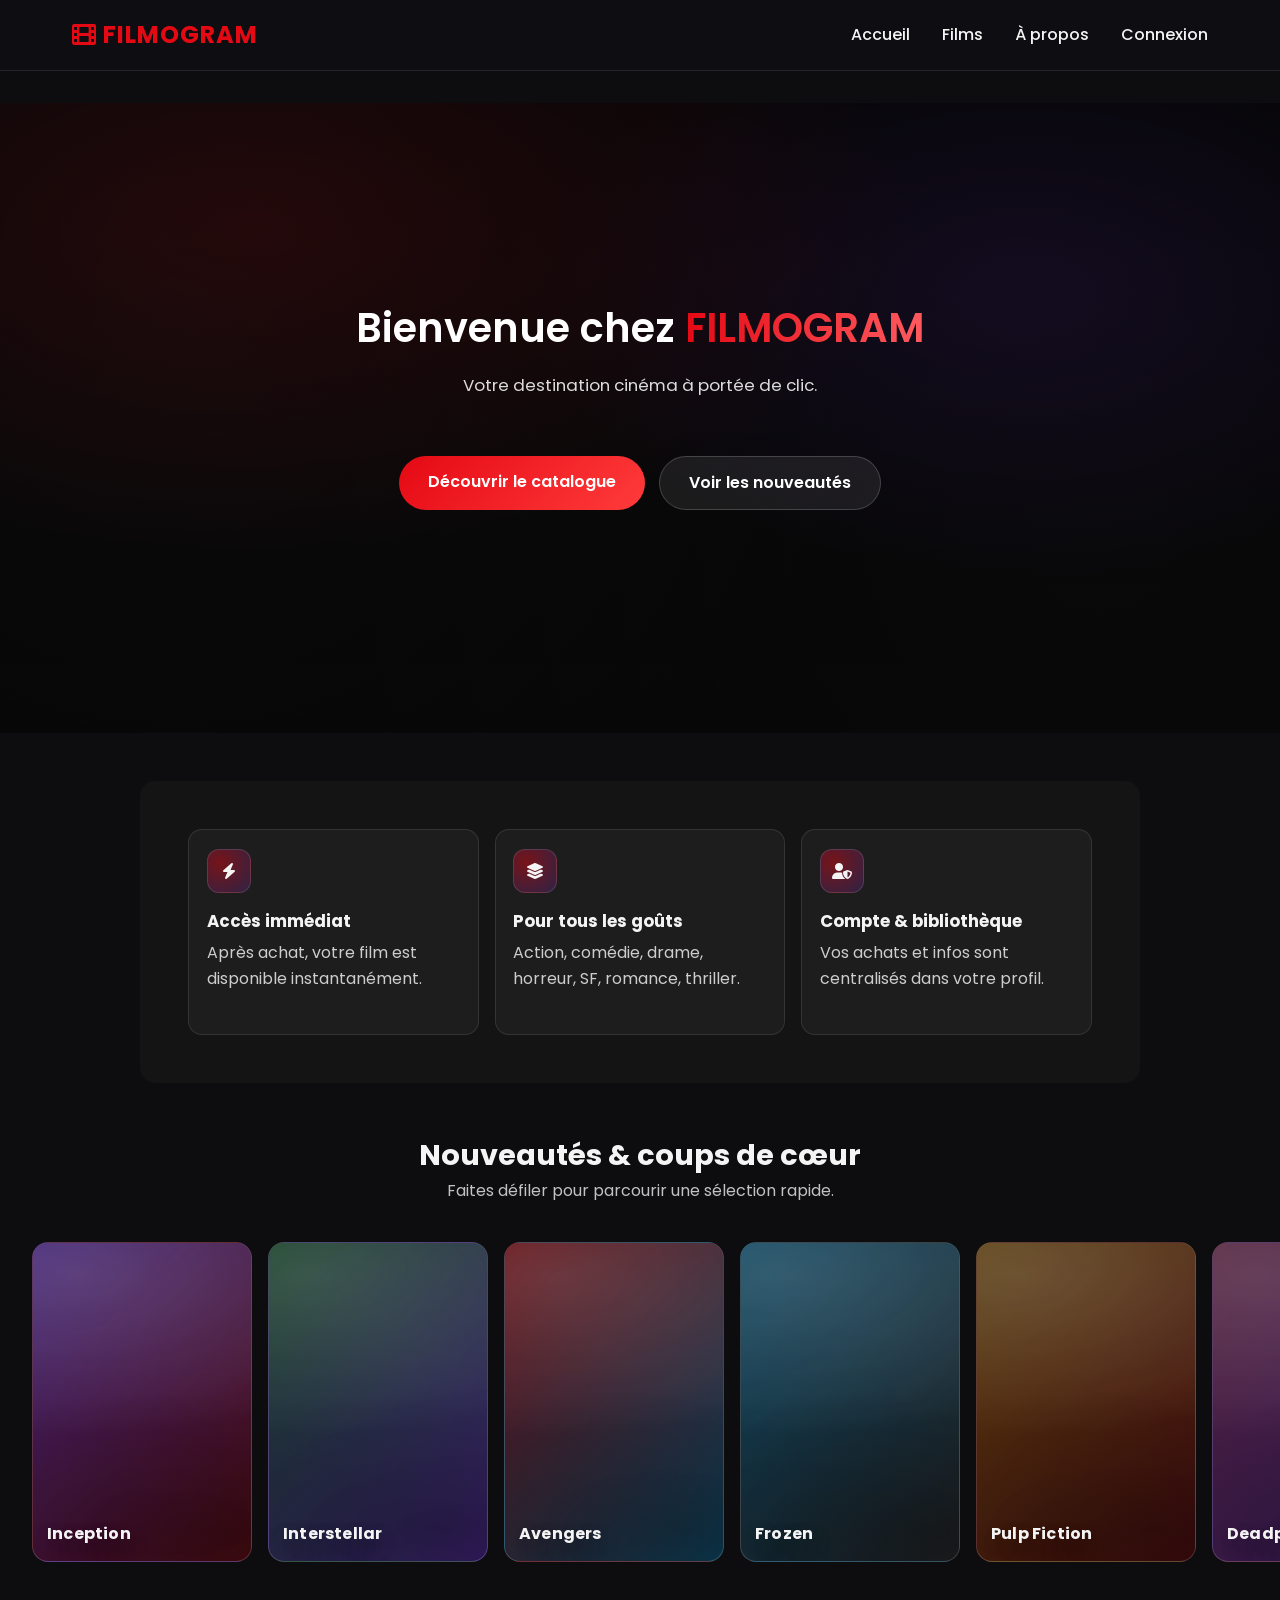
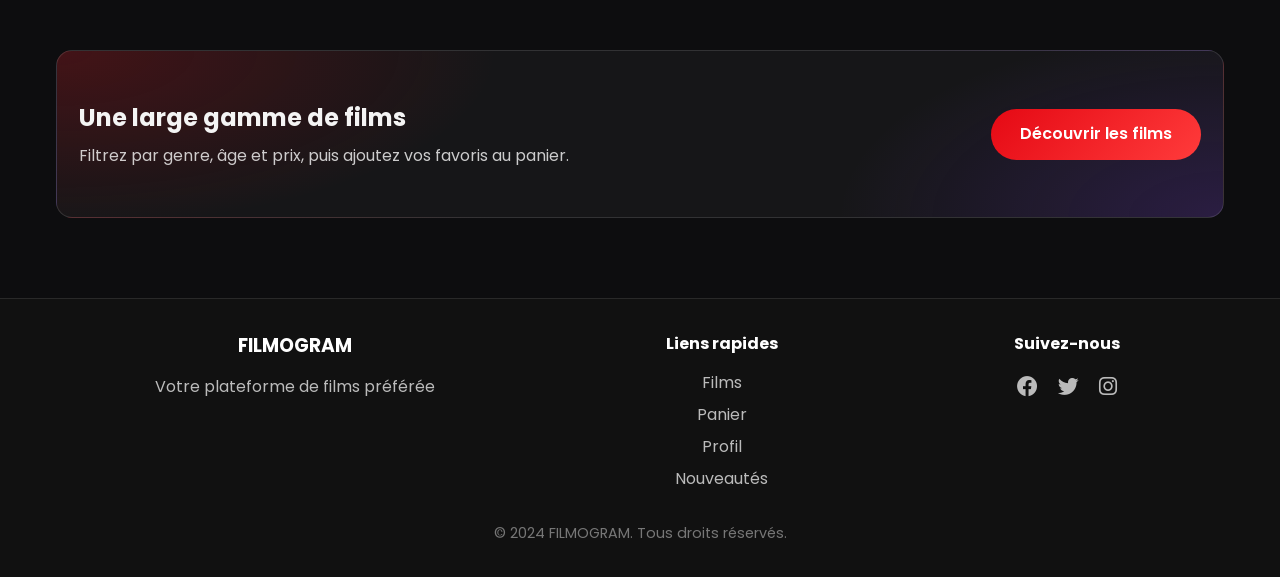
==== commit 555a1016: "Vue Admin Connexion et Amelioration contenu Admin" ====
--- a/index.html
+++ b/index.html
@@ -2,14 +2,14 @@
 <html lang="fr">
 
 <head>
-  <meta charset="UTF-8">
-  <meta name="viewport" content="width=device-width, initial-scale=1.0">
-  <title>Films | FILMOGRAM</title>
-  <link rel="preconnect" href="https://fonts.googleapis.com">
-  <link rel="preconnect" href="https://fonts.gstatic.com" crossorigin>
-  <link href="https://fonts.googleapis.com/css2?family=Poppins:wght@300;400;600;700&display=swap" rel="stylesheet">
-  <link rel="stylesheet" href="css/style.css">
-  <link href="https://cdnjs.cloudflare.com/ajax/libs/font-awesome/6.0.0/css/all.min.css" rel="stylesheet">
+    <meta charset="UTF-8">
+    <meta name="viewport" content="width=device-width, initial-scale=1.0">
+    <title>Films | FILMOGRAM</title>
+    <link rel="preconnect" href="https://fonts.googleapis.com">
+    <link rel="preconnect" href="https://fonts.gstatic.com" crossorigin>
+    <link href="https://fonts.googleapis.com/css2?family=Poppins:wght@300;400;600;700&display=swap" rel="stylesheet">
+    <link rel="stylesheet" href="css/style.css">
+    <link href="https://cdnjs.cloudflare.com/ajax/libs/font-awesome/6.0.0/css/all.min.css" rel="stylesheet">
 </head>
 
 <body>
@@ -18,19 +18,20 @@
     <!-- ===================== HEADER ===================== -->
     <header class="header">
         <nav class="navbar">
-            
+
             <!-- Logo / Nom du site -->
             <div class="nav-brand">
                 <h1><i class="fas fa-film"></i> FILMOGRAM</h1>
             </div>
 
-             <!-- Menu de navigation (Panier et Profil visibles uniquement si connecté) -->
+            <!-- Menu de navigation (Panier et Profil visibles uniquement si connecté) -->
             <ul class="nav-menu">
                 <li><a href="index.html">Accueil</a></li>
                 <li id="nav-films"><a href="Vue/film.html">Films</a></li>
                 <li id="nav-panier" style="display:none"><a href="Vue/panier.php">Panier</a></li>
                 <li id="nav-profil" style="display:none"><a href="Vue/profil.html">Profil</a></li>
-                <li id="nav-connexion"><a href="login.php">Connexion</a></li>
+                <li id="nav-a-propos"><a href="a-propos.php">À propos</a></li>
+                <li id="nav-connexion"><a href="Vue/login.html">Connexion</a></li>
             </ul>
 
             <!-- Bouton "menu burger" pour mobiles -->
@@ -42,7 +43,7 @@
         </nav>
     </header>
 
-     <main class="main-content">
+    <main class="main-content">
         <section class="hero-section hero-dynamic">
             <div class="hero-content reveal">
                 <h2>Bienvenue chez <span class="brand-accent">FILMOGRAM</span></h2>
@@ -153,5 +154,4 @@
     <script src="js/index.js"></script>
 </body>
 
-</html>
-
+</html>
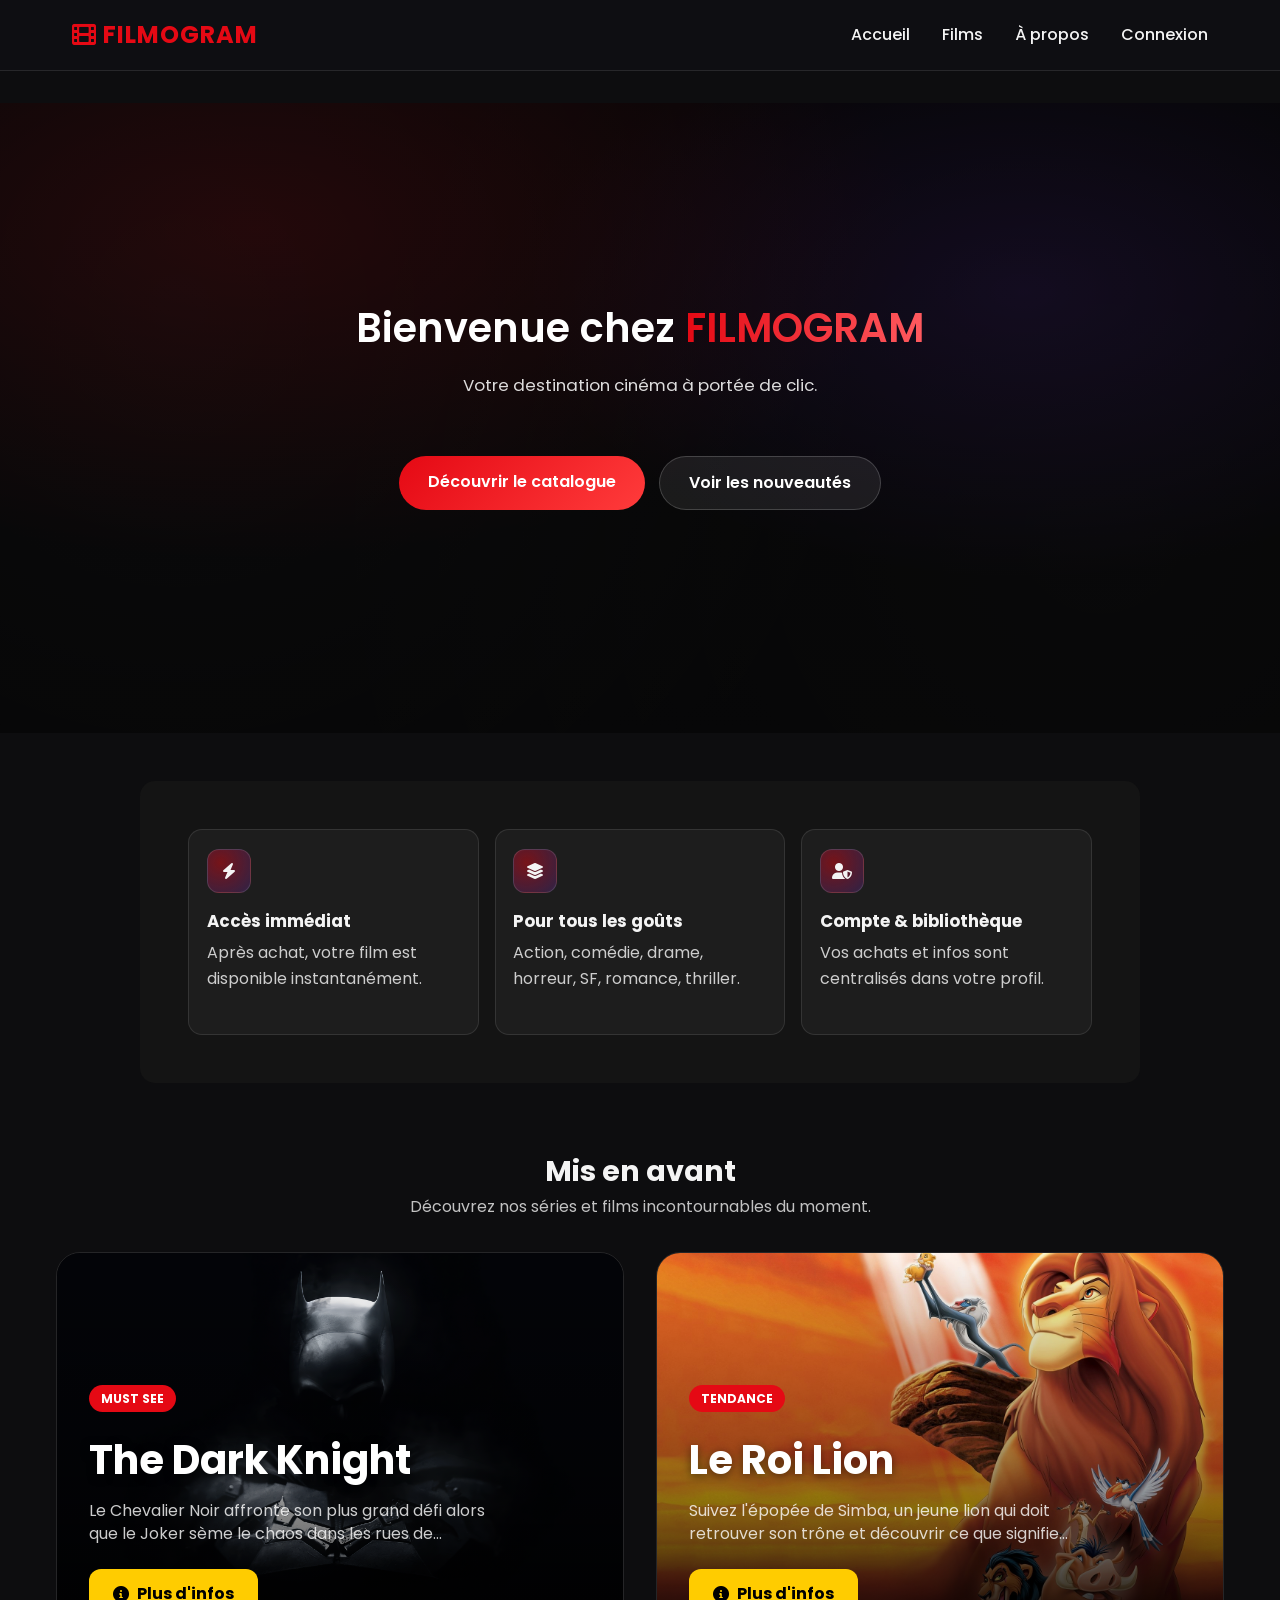
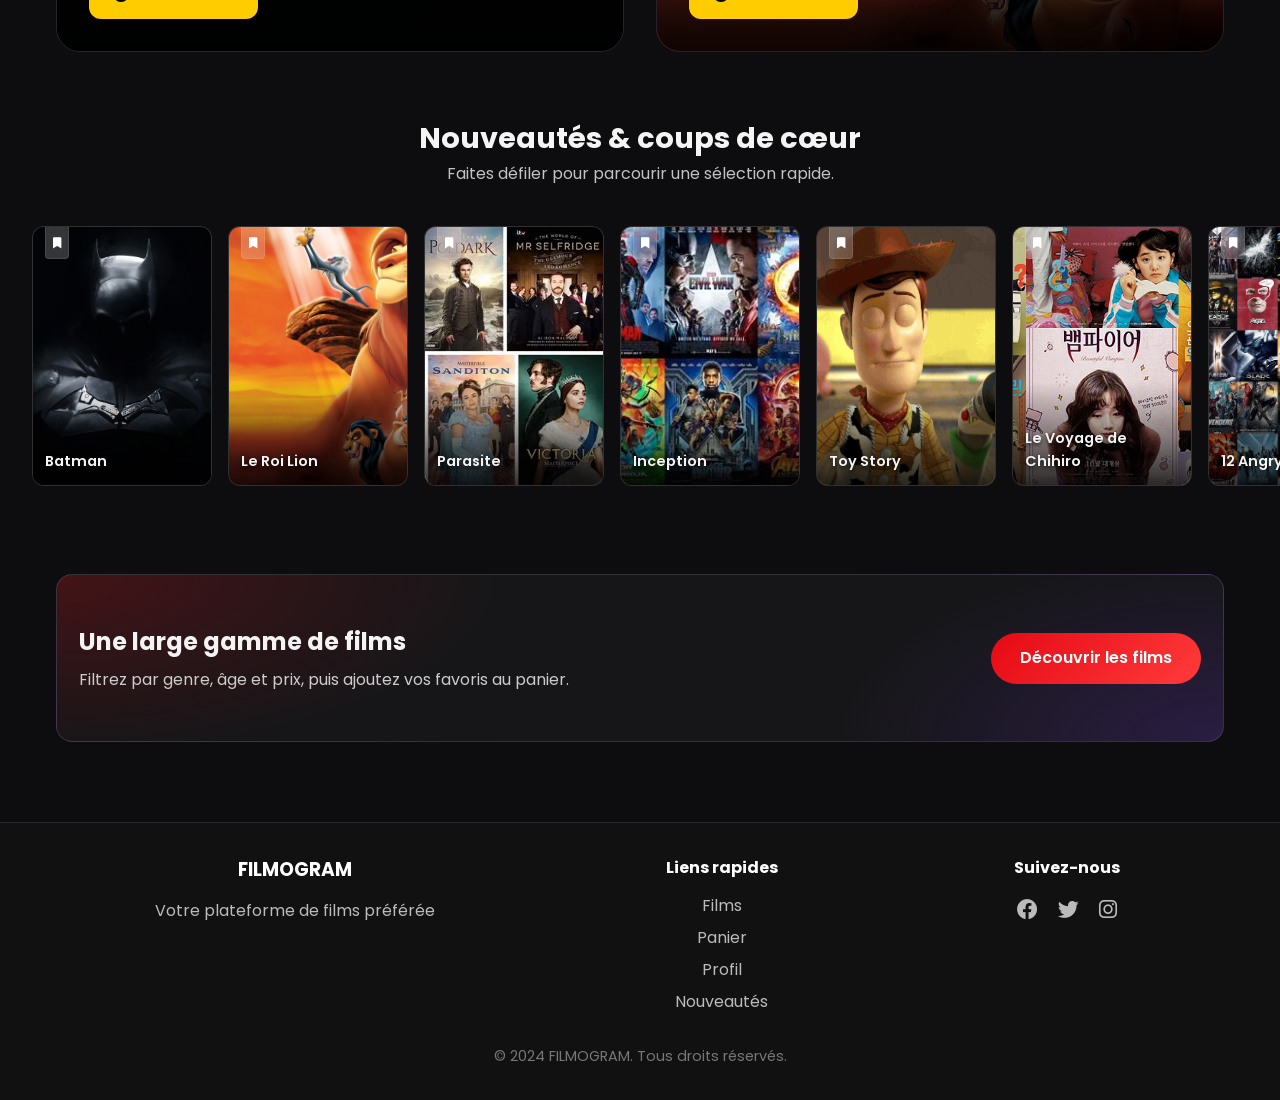
==== commit 649f0160: "Amelioration" ====
--- a/index.html
+++ b/index.html
@@ -77,6 +77,33 @@
             </div>
         </section>
 
+        <section class="highlight-section container reveal">
+            <div class="section-head">
+                <h2>Mis en avant</h2>
+                <p>Découvrez nos séries et films incontournables du moment.</p>
+            </div>
+            <div class="highlight-grid">
+                <div class="highlight-card">
+                    <img src="img/batman_001.png" alt="Batman The Dark Knight">
+                    <div class="highlight-overlay">
+                        <span class="highlight-tag">Must see</span>
+                        <h3>The Dark Knight</h3>
+                        <p>Le Chevalier Noir affronte son plus grand défi alors que le Joker sème le chaos dans les rues de Gotham City.</p>
+                        <a href="Vue/film.html" class="btn-highlight"><i class="fas fa-info-circle"></i> Plus d'infos</a>
+                    </div>
+                </div>
+                <div class="highlight-card">
+                    <img src="img/roi_lion.jpg" alt="Le Roi Lion">
+                    <div class="highlight-overlay">
+                        <span class="highlight-tag">Tendance</span>
+                        <h3>Le Roi Lion</h3>
+                        <p>Suivez l'épopée de Simba, un jeune lion qui doit retrouver son trône et découvrir ce que signifie être un vrai roi.</p>
+                        <a href="Vue/film.html" class="btn-highlight"><i class="fas fa-info-circle"></i> Plus d'infos</a>
+                    </div>
+                </div>
+            </div>
+        </section>
+
         <section class="carousel-section" id="nouveautes">
             <div class="container reveal">
                 <div class="section-head">
@@ -85,12 +112,41 @@
                 </div>
             </div>
             <div class="carousel reveal" data-carousel>
-                <div class="poster-card poster-1"><span>Inception</span></div>
-                <div class="poster-card poster-2"><span>Interstellar</span></div>
-                <div class="poster-card poster-3"><span>Avengers</span></div>
-                <div class="poster-card poster-4"><span>Frozen</span></div>
-                <div class="poster-card poster-5"><span>Pulp Fiction</span></div>
-                <div class="poster-card poster-6"><span>Deadpool</span></div>
+                <div class="poster-card">
+                    <div class="bookmark"><i class="fas fa-bookmark"></i></div>
+                    <img src="img/batman_001.png" alt="Batman">
+                    <span>Batman</span>
+                </div>
+                <div class="poster-card">
+                    <div class="bookmark"><i class="fas fa-bookmark"></i></div>
+                    <img src="img/roi_lion.jpg" alt="Roi Lion">
+                    <span>Le Roi Lion</span>
+                </div>
+                <div class="poster-card">
+                    <div class="bookmark"><i class="fas fa-bookmark"></i></div>
+                    <img src="img/drama.jpg" alt="Drama">
+                    <span>Parasite</span>
+                </div>
+                <div class="poster-card">
+                    <div class="bookmark"><i class="fas fa-bookmark"></i></div>
+                    <img src="img/fantastic.jpg" alt="Fantastic">
+                    <span>Inception</span>
+                </div>
+                <div class="poster-card">
+                    <div class="bookmark"><i class="fas fa-bookmark"></i></div>
+                    <img src="img/toy_story.gif" alt="Toy Story">
+                    <span>Toy Story</span>
+                </div>
+                <div class="poster-card">
+                    <div class="bookmark"><i class="fas fa-bookmark"></i></div>
+                    <img src="img/foreign_film.jpg" alt="Foreign film">
+                    <span>Le Voyage de Chihiro</span>
+                </div>
+                <div class="poster-card">
+                    <div class="bookmark"><i class="fas fa-bookmark"></i></div>
+                    <img src="img/twelve_film.jpg" alt="Twelve film">
+                    <span>12 Angry Men</span>
+                </div>
             </div>
         </section>
 
--- a/css/style.css
+++ b/css/style.css
@@ -572,40 +572,71 @@
 
 .poster-card{
   flex: 0 0 auto;
-  width: 220px;
-  height: 320px;
-  border-radius: 16px;
-  border: 1px solid rgba(255,255,255,0.14);
-  background: rgba(255,255,255,0.06);
+  width: 180px;
+  height: 260px;
+  border-radius: 12px;
+  border: 1px solid rgba(255,255,255,0.1);
+  background: rgba(255,255,255,0.05);
   position: relative;
   overflow: hidden;
-  transition: transform 280ms ease, box-shadow 280ms ease;
+  transition: transform 0.3s ease, box-shadow 0.3s ease;
   display:flex;
   align-items:flex-end;
-  padding: 14px;
-}
-
-.poster-card::before{
-  content:"";
-  position:absolute;
-  inset:0;
-  background:
-    radial-gradient(700px 300px at 20% 10%, rgba(255,255,255,0.18), transparent 55%),
-    radial-gradient(600px 260px at 80% 90%, rgba(0,0,0,0.35), transparent 55%);
-  opacity: 0.85;
+  padding: 12px;
+}
+
+.poster-card img {
+  position: absolute;
+  inset: 0;
+  width: 100%;
+  height: 100%;
+  object-fit: cover;
+  transition: transform 0.5s ease;
+}
+
+.poster-card:hover img {
+  transform: scale(1.1);
+}
+
+.poster-card::after {
+  content: "";
+  position: absolute;
+  inset: 0;
+  background: linear-gradient(rgba(0,0,0,0) 60%, rgba(0,0,0,0.8) 100%);
+  pointer-events: none;
+}
+
+.poster-card .bookmark {
+  position: absolute;
+  top: 0;
+  left: 12px;
+  background: rgba(255, 255, 255, 0.2);
+  backdrop-filter: blur(8px);
+  width: 24px;
+  height: 32px;
+  display: flex;
+  align-items: center;
+  justify-content: center;
+  border-radius: 0 0 4px 4px;
+  color: white;
+  z-index: 2;
+  font-size: 0.7rem;
+  border: 1px solid rgba(255,255,255,0.1);
+  border-top: none;
 }
 
 .poster-card span{
   position: relative;
   z-index: 1;
-  font-weight: 700;
-  letter-spacing: 0.2px;
-  text-shadow: 0 10px 20px rgba(0,0,0,0.45);
+  font-weight: 600;
+  font-size: 0.9rem;
+  text-shadow: 0 2px 4px rgba(0,0,0,0.8);
 }
 
 .poster-card:hover{
-  transform: translateY(-8px) rotate(-0.2deg);
-  box-shadow: 0 22px 46px rgba(0,0,0,0.35);
+  transform: translateY(-8px);
+  box-shadow: 0 15px 30px rgba(0,0,0,0.5);
+  border-color: rgba(255,255,255,0.3);
 }
 
 .poster-1{ background: linear-gradient(135deg, rgba(124,58,237,0.45), rgba(229,9,20,0.28)); }
@@ -614,6 +645,112 @@
 .poster-4{ background: linear-gradient(135deg, rgba(14,165,233,0.36), rgba(255,255,255,0.08)); }
 .poster-5{ background: linear-gradient(135deg, rgba(245,158,11,0.32), rgba(229,9,20,0.24)); }
 .poster-6{ background: linear-gradient(135deg, rgba(236,72,153,0.30), rgba(124,58,237,0.36)); }
+
+/* ===================== HIGHLIGHTS SECTION (JUSTWATCH STYLE) ===================== */
+.highlight-section {
+  margin: 4rem auto;
+}
+
+.highlight-grid {
+  display: grid;
+  grid-template-columns: repeat(auto-fit, minmax(450px, 1fr));
+  gap: 2rem;
+  margin-top: 2rem;
+}
+
+@media (max-width: 768px) {
+  .highlight-grid {
+    grid-template-columns: 1fr;
+  }
+}
+
+.highlight-card {
+  position: relative;
+  height: 400px;
+  border-radius: 24px;
+  overflow: hidden;
+  border: 1px solid rgba(255, 255, 255, 0.1);
+  transition: transform 0.4s cubic-bezier(0.175, 0.885, 0.32, 1.275), box-shadow 0.4s ease;
+  cursor: pointer;
+}
+
+.highlight-card:hover {
+  transform: scale(1.02);
+  box-shadow: 0 25px 50px -12px rgba(0, 0, 0, 0.5);
+}
+
+.highlight-card img {
+  width: 100%;
+  height: 100%;
+  object-fit: cover;
+  transition: transform 0.6s ease;
+}
+
+.highlight-card:hover img {
+  transform: scale(1.1);
+}
+
+.highlight-overlay {
+  position: absolute;
+  inset: 0;
+  background: linear-gradient(to top, rgba(0, 0, 0, 0.9) 0%, rgba(0, 0, 0, 0.4) 40%, transparent 100%);
+  display: flex;
+  flex-direction: column;
+  justify-content: flex-end;
+  padding: 2rem;
+  color: white;
+}
+
+.highlight-tag {
+  display: inline-block;
+  padding: 4px 12px;
+  background: var(--primary);
+  border-radius: 99px;
+  font-size: 0.75rem;
+  font-weight: 700;
+  text-transform: uppercase;
+  margin-bottom: 1rem;
+  width: fit-content;
+}
+
+.highlight-card h3 {
+  font-size: 2.5rem;
+  font-weight: 700;
+  margin-bottom: 0.5rem;
+  text-shadow: 0 2px 10px rgba(0, 0, 0, 0.5);
+}
+
+.highlight-card p {
+  color: rgba(255, 255, 255, 0.8);
+  font-size: 1rem;
+  max-width: 80%;
+  margin-bottom: 1.5rem;
+  line-height: 1.4;
+  display: -webkit-box;
+  -webkit-line-clamp: 2;
+  -webkit-box-orient: vertical;
+  line-clamp: 2;
+  overflow: hidden;
+}
+
+.btn-highlight {
+  display: flex;
+  align-items: center;
+  gap: 0.5rem;
+  background: #ffcc00; /* JustWatch style yellow button */
+  color: #000;
+  padding: 0.75rem 1.5rem;
+  border-radius: 12px;
+  font-weight: 700;
+  width: fit-content;
+  text-decoration: none;
+  transition: transform 0.2s ease, background 0.2s ease;
+}
+
+.btn-highlight:hover {
+  background: #ffdb4d;
+  transform: translateY(-2px);
+}
 
 .cta-section{
   padding: 1rem 0 3rem;
